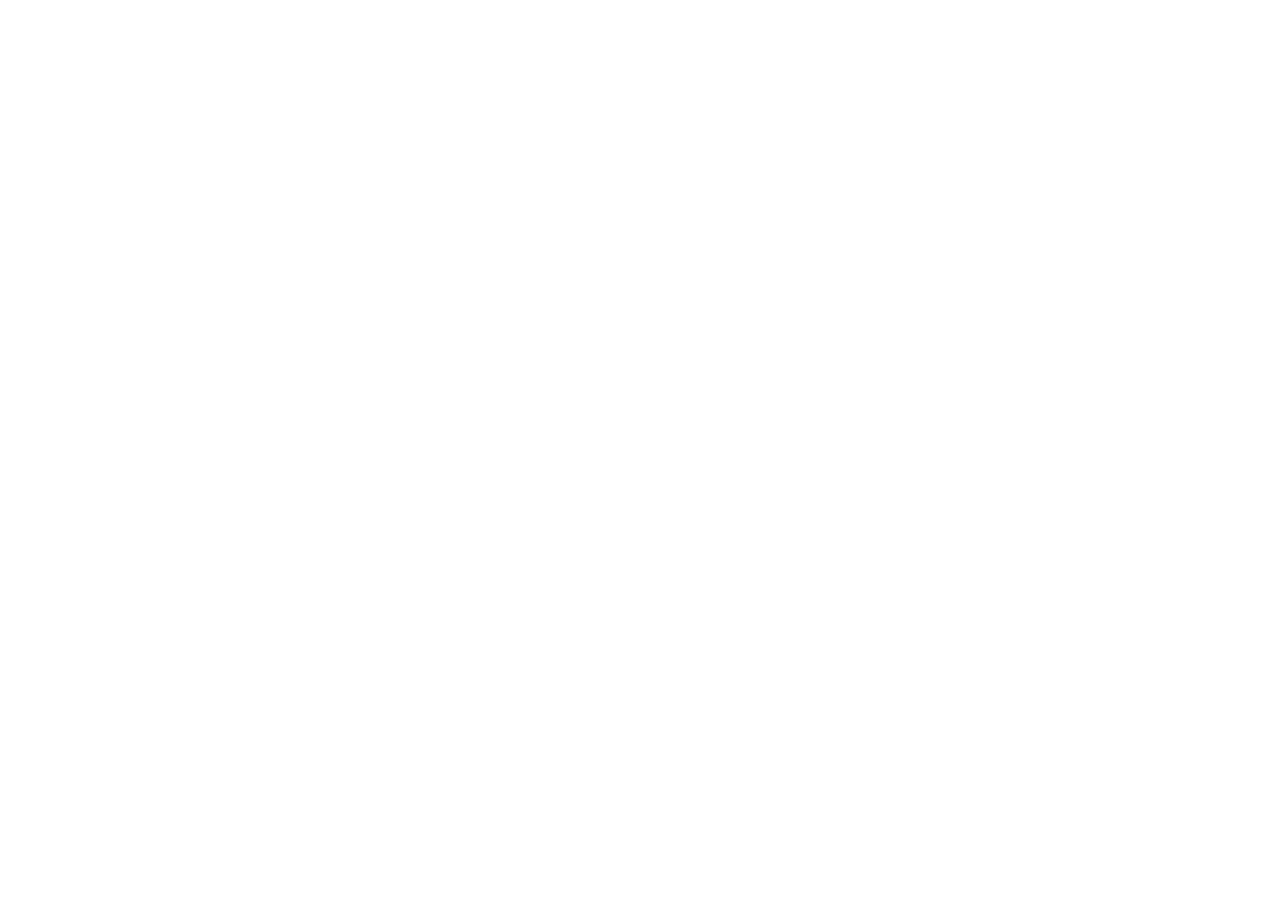
==== index.html @ d15bcac1 "init project" ====
<!DOCTYPE html>
<html lang="en">
<head>
    <meta charset="UTF-8">
    <meta http-equiv="X-UA-Compatible" content="IE=edge">
    <meta name="viewport" content="width=device-width, initial-scale=1.0">
    <title>Document</title>
</head>
<body>
    
</body>
</html>
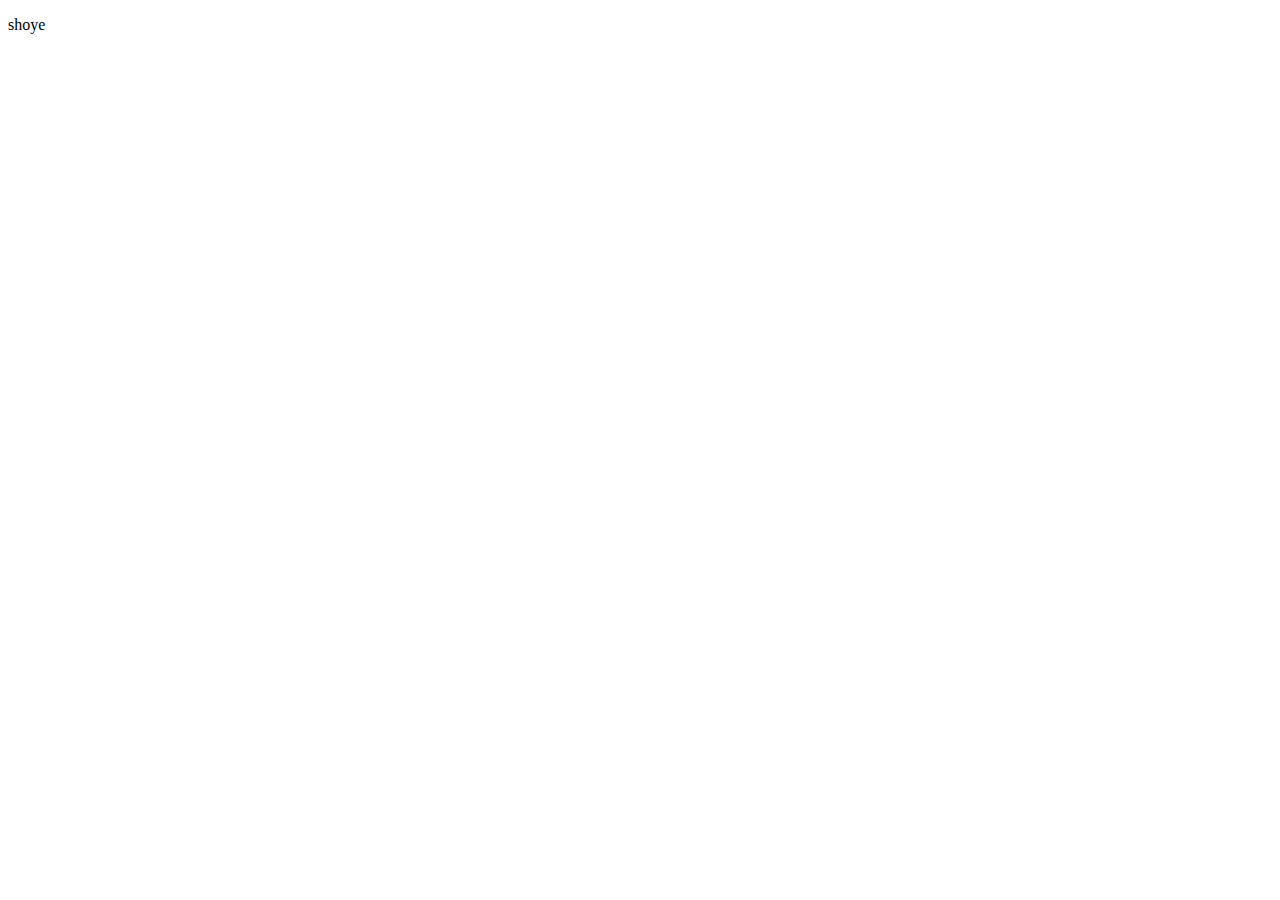
==== commit 205fdd2b: "完成登录和注册" ====
--- a/index.html
+++ b/index.html
@@ -7,6 +7,6 @@
     <title>Document</title>
 </head>
 <body>
-    
+    <p>shoye</p>
 </body>
 </html>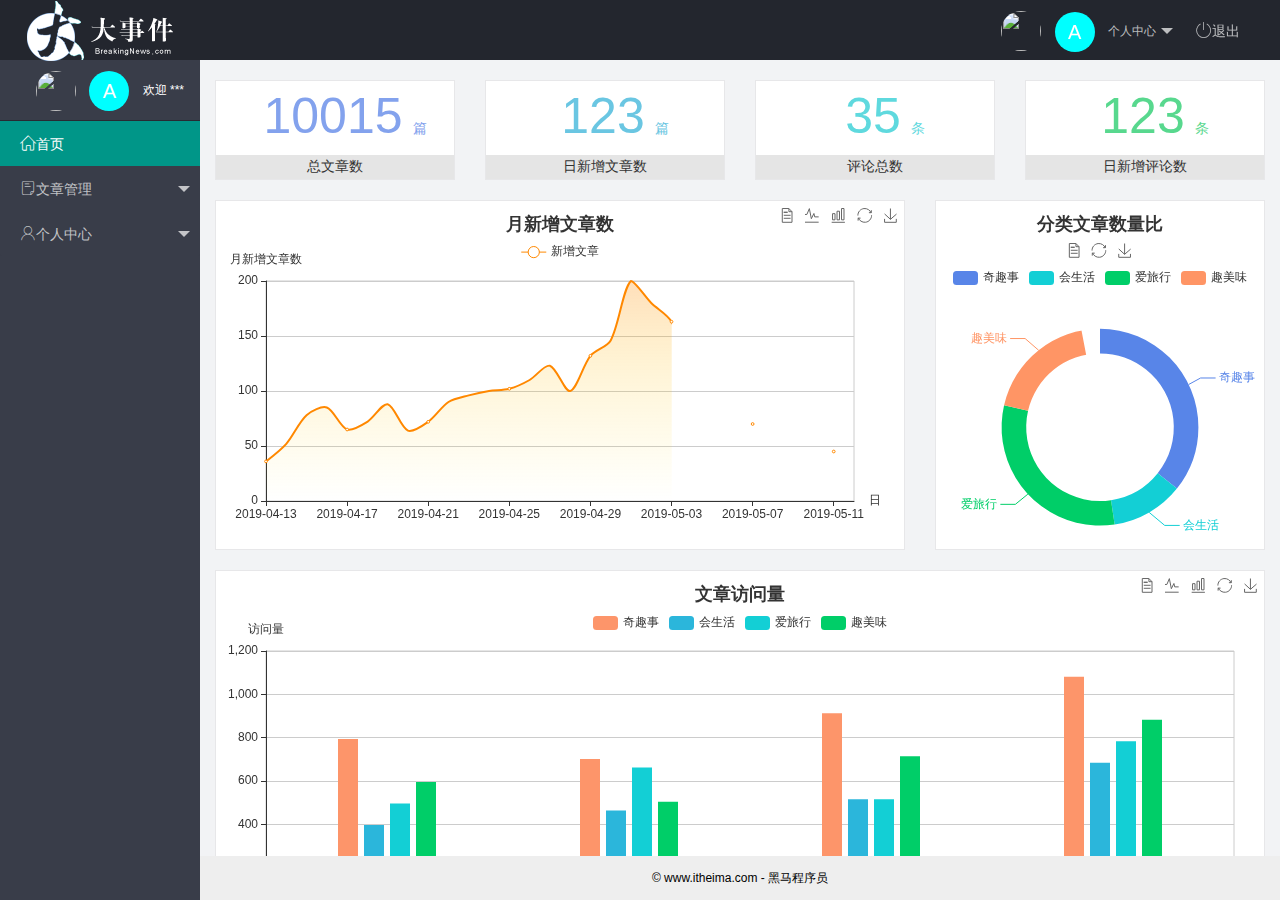
==== commit a0dae151: "完成了主页功能的开发" ====
--- a/index.html
+++ b/index.html
@@ -1,12 +1,99 @@
 <!DOCTYPE html>
 <html lang="en">
-<head>
-    <meta charset="UTF-8">
-    <meta http-equiv="X-UA-Compatible" content="IE=edge">
-    <meta name="viewport" content="width=device-width, initial-scale=1.0">
-    <title>Document</title>
-</head>
-<body>
-    <p>shoye</p>
-</body>
-</html>+  <head>
+    <meta charset="UTF-8" />
+    <meta http-equiv="X-UA-Compatible" content="IE=edge" />
+    <meta name="viewport" content="width=device-width, initial-scale=1.0" />
+    <title>后台主页</title>
+    <link rel="stylesheet" href="./assets/lib/layui/css/layui.css">
+    <link rel="stylesheet" href="./assets/fonts/iconfont.css">
+    <link rel="stylesheet" href="./assets/css/index.css">
+  
+  </head>
+  <body class="layui-layout-body">
+    <div class="layui-layout layui-layout-admin">
+      <div class="layui-header">
+        <div class="layui-logo">
+          <img src="/assets/images/logo.png" alt="" />
+        </div>
+        <!-- 头部区域（可配合layui已有的水平导航） -->
+        <ul class="layui-nav layui-layout-right">
+          <li class="layui-nav-item">
+            <a href="javascript:;" class="userinfo">
+              <img src="http://t.cn/RCzsdCq" class="layui-nav-img" />
+              <span class="text-avatar">A</span>
+              个人中心
+            </a>
+            <dl class="layui-nav-child">
+              <dd><a href="">基本资料</a></dd>
+              <dd><a href="">更换头像</a></dd>
+              <dd><a href="">重置密码</a></dd>
+            </dl>
+          </li>
+          <li class="layui-nav-item">
+            <a href="javascript:;" id="btnLogout"><span class="iconfont icon-tuichu"></span>退出</a>
+          </li>
+        </ul>
+      </div>
+
+      <div class="layui-side layui-bg-black">
+        <div class="layui-side-scroll">
+          <div class="userinfo">
+            <img src="http://t.cn/RCzsdCq" class="layui-nav-img" />
+            <span class="text-avatar">A</span>
+            <span id="welcome">欢迎 ***</span>
+          </div>
+          <!-- 左侧导航区域（可配合layui已有的垂直导航） -->
+          <ul class="layui-nav layui-nav-tree" lay-shrink="all">
+            <li class="layui-nav-item layui-this">
+              <a href="/home/dashboard.html" target="fm"><span class="iconfont icon-home"></span>首页</a>
+            </li>
+            <li class="layui-nav-item">
+              <a class="" href="javascript:;"><span class="iconfont icon-16"></span>文章管理</a>
+              <dl class="layui-nav-child">
+                <dd>
+                  <a href="javascript:;"><i class="layui-icon layui-icon-app"></i>文章类别</a>
+                </dd>
+                <dd>
+                  <a href="javascript:;"><i class="layui-icon layui-icon-app"></i>文章列表</a>
+                </dd>
+                <dd>
+                  <a href="javascript:;"><i class="layui-icon layui-icon-app"></i>发布文章</a>
+                </dd>
+              </dl>
+            </li>
+            <li class="layui-nav-item">
+              <a href="javascript:;"><span class="iconfont icon-user"></span>个人中心</a>
+              <dl class="layui-nav-child">
+                <dd>
+                  <a href="javascript:;"><i class="layui-icon layui-icon-app"></i>基本资料</a>
+                </dd>
+                <dd>
+                  <a href="javascript:;"><i class="layui-icon layui-icon-app"></i>更换头像</a>
+                </dd>
+                <dd>
+                  <a href="javascript:;"><i class="layui-icon layui-icon-app"></i>重置密码</a>
+                </dd>
+              </dl>
+            </li>
+          </ul>
+        </div>
+      </div>
+
+      <div class="layui-body">
+        <!-- 内容主体区域 -->
+        <iframe name="fm" src="/home/dashboard.html" frameborder="0"></iframe>
+      </div>
+
+      <div class="layui-footer">
+        <!-- 底部固定区域 -->
+        © www.itheima.com - 黑马程序员
+      </div>
+    </div>
+    <!-- 导入 layui 的JS文件 -->
+    <script src="/assets/lib/layui/layui.all.js"></script>
+    <script src="./assets/lib/jquery.js"></script>
+    <script src="./assets/js/baseAPI.js"></script>
+    <script src="./assets/js/index.js"></script>
+  </body>
+</html>
--- a/assets/lib/layui/css/layui.css
+++ b/assets/lib/layui/css/layui.css
@@ -0,0 +1,2 @@
+/** layui-v2.5.5 MIT License By https://www.layui.com */
+ .layui-inline,img{display:inline-block;vertical-align:middle}h1,h2,h3,h4,h5,h6{font-weight:400}.layui-edge,.layui-header,.layui-inline,.layui-main{position:relative}.layui-body,.layui-edge,.layui-elip{overflow:hidden}.layui-btn,.layui-edge,.layui-inline,img{vertical-align:middle}.layui-btn,.layui-disabled,.layui-icon,.layui-unselect{-moz-user-select:none;-webkit-user-select:none;-ms-user-select:none}.layui-elip,.layui-form-checkbox span,.layui-form-pane .layui-form-label{text-overflow:ellipsis;white-space:nowrap}.layui-breadcrumb,.layui-tree-btnGroup{visibility:hidden}blockquote,body,button,dd,div,dl,dt,form,h1,h2,h3,h4,h5,h6,input,li,ol,p,pre,td,textarea,th,ul{margin:0;padding:0;-webkit-tap-highlight-color:rgba(0,0,0,0)}a:active,a:hover{outline:0}img{border:none}li{list-style:none}table{border-collapse:collapse;border-spacing:0}h4,h5,h6{font-size:100%}button,input,optgroup,option,select,textarea{font-family:inherit;font-size:inherit;font-style:inherit;font-weight:inherit;outline:0}pre{white-space:pre-wrap;white-space:-moz-pre-wrap;white-space:-pre-wrap;white-space:-o-pre-wrap;word-wrap:break-word}body{line-height:24px;font:14px Helvetica Neue,Helvetica,PingFang SC,Tahoma,Arial,sans-serif}hr{height:1px;margin:10px 0;border:0;clear:both}a{color:#333;text-decoration:none}a:hover{color:#777}a cite{font-style:normal;*cursor:pointer}.layui-border-box,.layui-border-box *{box-sizing:border-box}.layui-box,.layui-box *{box-sizing:content-box}.layui-clear{clear:both;*zoom:1}.layui-clear:after{content:'\20';clear:both;*zoom:1;display:block;height:0}.layui-inline{*display:inline;*zoom:1}.layui-edge{display:inline-block;width:0;height:0;border-width:6px;border-style:dashed;border-color:transparent}.layui-edge-top{top:-4px;border-bottom-color:#999;border-bottom-style:solid}.layui-edge-right{border-left-color:#999;border-left-style:solid}.layui-edge-bottom{top:2px;border-top-color:#999;border-top-style:solid}.layui-edge-left{border-right-color:#999;border-right-style:solid}.layui-disabled,.layui-disabled:hover{color:#d2d2d2!important;cursor:not-allowed!important}.layui-circle{border-radius:100%}.layui-show{display:block!important}.layui-hide{display:none!important}@font-face{font-family:layui-icon;src:url(../font/iconfont.eot?v=250);src:url(../font/iconfont.eot?v=250#iefix) format('embedded-opentype'),url(../font/iconfont.woff2?v=250) format('woff2'),url(../font/iconfont.woff?v=250) format('woff'),url(../font/iconfont.ttf?v=250) format('truetype'),url(../font/iconfont.svg?v=250#layui-icon) format('svg')}.layui-icon{font-family:layui-icon!important;font-size:16px;font-style:normal;-webkit-font-smoothing:antialiased;-moz-osx-font-smoothing:grayscale}.layui-icon-reply-fill:before{content:"\e611"}.layui-icon-set-fill:before{content:"\e614"}.layui-icon-menu-fill:before{content:"\e60f"}.layui-icon-search:before{content:"\e615"}.layui-icon-share:before{content:"\e641"}.layui-icon-set-sm:before{content:"\e620"}.layui-icon-engine:before{content:"\e628"}.layui-icon-close:before{content:"\1006"}.layui-icon-close-fill:before{content:"\1007"}.layui-icon-chart-screen:before{content:"\e629"}.layui-icon-star:before{content:"\e600"}.layui-icon-circle-dot:before{content:"\e617"}.layui-icon-chat:before{content:"\e606"}.layui-icon-release:before{content:"\e609"}.layui-icon-list:before{content:"\e60a"}.layui-icon-chart:before{content:"\e62c"}.layui-icon-ok-circle:before{content:"\1005"}.layui-icon-layim-theme:before{content:"\e61b"}.layui-icon-table:before{content:"\e62d"}.layui-icon-right:before{content:"\e602"}.layui-icon-left:before{content:"\e603"}.layui-icon-cart-simple:before{content:"\e698"}.layui-icon-face-cry:before{content:"\e69c"}.layui-icon-face-smile:before{content:"\e6af"}.layui-icon-survey:before{content:"\e6b2"}.layui-icon-tree:before{content:"\e62e"}.layui-icon-upload-circle:before{content:"\e62f"}.layui-icon-add-circle:before{content:"\e61f"}.layui-icon-download-circle:before{content:"\e601"}.layui-icon-templeate-1:before{content:"\e630"}.layui-icon-util:before{content:"\e631"}.layui-icon-face-surprised:before{content:"\e664"}.layui-icon-edit:before{content:"\e642"}.layui-icon-speaker:before{content:"\e645"}.layui-icon-down:before{content:"\e61a"}.layui-icon-file:before{content:"\e621"}.layui-icon-layouts:before{content:"\e632"}.layui-icon-rate-half:before{content:"\e6c9"}.layui-icon-add-circle-fine:before{content:"\e608"}.layui-icon-prev-circle:before{content:"\e633"}.layui-icon-read:before{content:"\e705"}.layui-icon-404:before{content:"\e61c"}.layui-icon-carousel:before{content:"\e634"}.layui-icon-help:before{content:"\e607"}.layui-icon-code-circle:before{content:"\e635"}.layui-icon-water:before{content:"\e636"}.layui-icon-username:before{content:"\e66f"}.layui-icon-find-fill:before{content:"\e670"}.layui-icon-about:before{content:"\e60b"}.layui-icon-location:before{content:"\e715"}.layui-icon-up:before{content:"\e619"}.layui-icon-pause:before{content:"\e651"}.layui-icon-date:before{content:"\e637"}.layui-icon-layim-uploadfile:before{content:"\e61d"}.layui-icon-delete:before{content:"\e640"}.layui-icon-play:before{content:"\e652"}.layui-icon-top:before{content:"\e604"}.layui-icon-friends:before{content:"\e612"}.layui-icon-refresh-3:before{content:"\e9aa"}.layui-icon-ok:before{content:"\e605"}.layui-icon-layer:before{content:"\e638"}.layui-icon-face-smile-fine:before{content:"\e60c"}.layui-icon-dollar:before{content:"\e659"}.layui-icon-group:before{content:"\e613"}.layui-icon-layim-download:before{content:"\e61e"}.layui-icon-picture-fine:before{content:"\e60d"}.layui-icon-link:before{content:"\e64c"}.layui-icon-diamond:before{content:"\e735"}.layui-icon-log:before{content:"\e60e"}.layui-icon-rate-solid:before{content:"\e67a"}.layui-icon-fonts-del:before{content:"\e64f"}.layui-icon-unlink:before{content:"\e64d"}.layui-icon-fonts-clear:before{content:"\e639"}.layui-icon-triangle-r:before{content:"\e623"}.layui-icon-circle:before{content:"\e63f"}.layui-icon-radio:before{content:"\e643"}.layui-icon-align-center:before{content:"\e647"}.layui-icon-align-right:before{content:"\e648"}.layui-icon-align-left:before{content:"\e649"}.layui-icon-loading-1:before{content:"\e63e"}.layui-icon-return:before{content:"\e65c"}.layui-icon-fonts-strong:before{content:"\e62b"}.layui-icon-upload:before{content:"\e67c"}.layui-icon-dialogue:before{content:"\e63a"}.layui-icon-video:before{content:"\e6ed"}.layui-icon-headset:before{content:"\e6fc"}.layui-icon-cellphone-fine:before{content:"\e63b"}.layui-icon-add-1:before{content:"\e654"}.layui-icon-face-smile-b:before{content:"\e650"}.layui-icon-fonts-html:before{content:"\e64b"}.layui-icon-form:before{content:"\e63c"}.layui-icon-cart:before{content:"\e657"}.layui-icon-camera-fill:before{content:"\e65d"}.layui-icon-tabs:before{content:"\e62a"}.layui-icon-fonts-code:before{content:"\e64e"}.layui-icon-fire:before{content:"\e756"}.layui-icon-set:before{content:"\e716"}.layui-icon-fonts-u:before{content:"\e646"}.layui-icon-triangle-d:before{content:"\e625"}.layui-icon-tips:before{content:"\e702"}.layui-icon-picture:before{content:"\e64a"}.layui-icon-more-vertical:before{content:"\e671"}.layui-icon-flag:before{content:"\e66c"}.layui-icon-loading:before{content:"\e63d"}.layui-icon-fonts-i:before{content:"\e644"}.layui-icon-refresh-1:before{content:"\e666"}.layui-icon-rmb:before{content:"\e65e"}.layui-icon-home:before{content:"\e68e"}.layui-icon-user:before{content:"\e770"}.layui-icon-notice:before{content:"\e667"}.layui-icon-login-weibo:before{content:"\e675"}.layui-icon-voice:before{content:"\e688"}.layui-icon-upload-drag:before{content:"\e681"}.layui-icon-login-qq:before{content:"\e676"}.layui-icon-snowflake:before{content:"\e6b1"}.layui-icon-file-b:before{content:"\e655"}.layui-icon-template:before{content:"\e663"}.layui-icon-auz:before{content:"\e672"}.layui-icon-console:before{content:"\e665"}.layui-icon-app:before{content:"\e653"}.layui-icon-prev:before{content:"\e65a"}.layui-icon-website:before{content:"\e7ae"}.layui-icon-next:before{content:"\e65b"}.layui-icon-component:before{content:"\e857"}.layui-icon-more:before{content:"\e65f"}.layui-icon-login-wechat:before{content:"\e677"}.layui-icon-shrink-right:before{content:"\e668"}.layui-icon-spread-left:before{content:"\e66b"}.layui-icon-camera:before{content:"\e660"}.layui-icon-note:before{content:"\e66e"}.layui-icon-refresh:before{content:"\e669"}.layui-icon-female:before{content:"\e661"}.layui-icon-male:before{content:"\e662"}.layui-icon-password:before{content:"\e673"}.layui-icon-senior:before{content:"\e674"}.layui-icon-theme:before{content:"\e66a"}.layui-icon-tread:before{content:"\e6c5"}.layui-icon-praise:before{content:"\e6c6"}.layui-icon-star-fill:before{content:"\e658"}.layui-icon-rate:before{content:"\e67b"}.layui-icon-template-1:before{content:"\e656"}.layui-icon-vercode:before{content:"\e679"}.layui-icon-cellphone:before{content:"\e678"}.layui-icon-screen-full:before{content:"\e622"}.layui-icon-screen-restore:before{content:"\e758"}.layui-icon-cols:before{content:"\e610"}.layui-icon-export:before{content:"\e67d"}.layui-icon-print:before{content:"\e66d"}.layui-icon-slider:before{content:"\e714"}.layui-icon-addition:before{content:"\e624"}.layui-icon-subtraction:before{content:"\e67e"}.layui-icon-service:before{content:"\e626"}.layui-icon-transfer:before{content:"\e691"}.layui-main{width:1140px;margin:0 auto}.layui-header{z-index:1000;height:60px}.layui-header a:hover{transition:all .5s;-webkit-transition:all .5s}.layui-side{position:fixed;left:0;top:0;bottom:0;z-index:999;width:200px;overflow-x:hidden}.layui-side-scroll{position:relative;width:220px;height:100%;overflow-x:hidden}.layui-body{position:absolute;left:200px;right:0;top:0;bottom:0;z-index:998;width:auto;overflow-y:auto;box-sizing:border-box}.layui-layout-body{overflow:hidden}.layui-layout-admin .layui-header{background-color:#23262E}.layui-layout-admin .layui-side{top:60px;width:200px;overflow-x:hidden}.layui-layout-admin .layui-body{position:fixed;top:60px;bottom:44px}.layui-layout-admin .layui-main{width:auto;margin:0 15px}.layui-layout-admin .layui-footer{position:fixed;left:200px;right:0;bottom:0;height:44px;line-height:44px;padding:0 15px;background-color:#eee}.layui-layout-admin .layui-logo{position:absolute;left:0;top:0;width:200px;height:100%;line-height:60px;text-align:center;color:#009688;font-size:16px}.layui-layout-admin .layui-header .layui-nav{background:0 0}.layui-layout-left{position:absolute!important;left:200px;top:0}.layui-layout-right{position:absolute!important;right:0;top:0}.layui-container{position:relative;margin:0 auto;padding:0 15px;box-sizing:border-box}.layui-fluid{position:relative;margin:0 auto;padding:0 15px}.layui-row:after,.layui-row:before{content:'';display:block;clear:both}.layui-col-lg1,.layui-col-lg10,.layui-col-lg11,.layui-col-lg12,.layui-col-lg2,.layui-col-lg3,.layui-col-lg4,.layui-col-lg5,.layui-col-lg6,.layui-col-lg7,.layui-col-lg8,.layui-col-lg9,.layui-col-md1,.layui-col-md10,.layui-col-md11,.layui-col-md12,.layui-col-md2,.layui-col-md3,.layui-col-md4,.layui-col-md5,.layui-col-md6,.layui-col-md7,.layui-col-md8,.layui-col-md9,.layui-col-sm1,.layui-col-sm10,.layui-col-sm11,.layui-col-sm12,.layui-col-sm2,.layui-col-sm3,.layui-col-sm4,.layui-col-sm5,.layui-col-sm6,.layui-col-sm7,.layui-col-sm8,.layui-col-sm9,.layui-col-xs1,.layui-col-xs10,.layui-col-xs11,.layui-col-xs12,.layui-col-xs2,.layui-col-xs3,.layui-col-xs4,.layui-col-xs5,.layui-col-xs6,.layui-col-xs7,.layui-col-xs8,.layui-col-xs9{position:relative;display:block;box-sizing:border-box}.layui-col-xs1,.layui-col-xs10,.layui-col-xs11,.layui-col-xs12,.layui-col-xs2,.layui-col-xs3,.layui-col-xs4,.layui-col-xs5,.layui-col-xs6,.layui-col-xs7,.layui-col-xs8,.layui-col-xs9{float:left}.layui-col-xs1{width:8.33333333%}.layui-col-xs2{width:16.66666667%}.layui-col-xs3{width:25%}.layui-col-xs4{width:33.33333333%}.layui-col-xs5{width:41.66666667%}.layui-col-xs6{width:50%}.layui-col-xs7{width:58.33333333%}.layui-col-xs8{width:66.66666667%}.layui-col-xs9{width:75%}.layui-col-xs10{width:83.33333333%}.layui-col-xs11{width:91.66666667%}.layui-col-xs12{width:100%}.layui-col-xs-offset1{margin-left:8.33333333%}.layui-col-xs-offset2{margin-left:16.66666667%}.layui-col-xs-offset3{margin-left:25%}.layui-col-xs-offset4{margin-left:33.33333333%}.layui-col-xs-offset5{margin-left:41.66666667%}.layui-col-xs-offset6{margin-left:50%}.layui-col-xs-offset7{margin-left:58.33333333%}.layui-col-xs-offset8{margin-left:66.66666667%}.layui-col-xs-offset9{margin-left:75%}.layui-col-xs-offset10{margin-left:83.33333333%}.layui-col-xs-offset11{margin-left:91.66666667%}.layui-col-xs-offset12{margin-left:100%}@media screen and (max-width:768px){.layui-hide-xs{display:none!important}.layui-show-xs-block{display:block!important}.layui-show-xs-inline{display:inline!important}.layui-show-xs-inline-block{display:inline-block!important}}@media screen and (min-width:768px){.layui-container{width:750px}.layui-hide-sm{display:none!important}.layui-show-sm-block{display:block!important}.layui-show-sm-inline{display:inline!important}.layui-show-sm-inline-block{display:inline-block!important}.layui-col-sm1,.layui-col-sm10,.layui-col-sm11,.layui-col-sm12,.layui-col-sm2,.layui-col-sm3,.layui-col-sm4,.layui-col-sm5,.layui-col-sm6,.layui-col-sm7,.layui-col-sm8,.layui-col-sm9{float:left}.layui-col-sm1{width:8.33333333%}.layui-col-sm2{width:16.66666667%}.layui-col-sm3{width:25%}.layui-col-sm4{width:33.33333333%}.layui-col-sm5{width:41.66666667%}.layui-col-sm6{width:50%}.layui-col-sm7{width:58.33333333%}.layui-col-sm8{width:66.66666667%}.layui-col-sm9{width:75%}.layui-col-sm10{width:83.33333333%}.layui-col-sm11{width:91.66666667%}.layui-col-sm12{width:100%}.layui-col-sm-offset1{margin-left:8.33333333%}.layui-col-sm-offset2{margin-left:16.66666667%}.layui-col-sm-offset3{margin-left:25%}.layui-col-sm-offset4{margin-left:33.33333333%}.layui-col-sm-offset5{margin-left:41.66666667%}.layui-col-sm-offset6{margin-left:50%}.layui-col-sm-offset7{margin-left:58.33333333%}.layui-col-sm-offset8{margin-left:66.66666667%}.layui-col-sm-offset9{margin-left:75%}.layui-col-sm-offset10{margin-left:83.33333333%}.layui-col-sm-offset11{margin-left:91.66666667%}.layui-col-sm-offset12{margin-left:100%}}@media screen and (min-width:992px){.layui-container{width:970px}.layui-hide-md{display:none!important}.layui-show-md-block{display:block!important}.layui-show-md-inline{display:inline!important}.layui-show-md-inline-block{display:inline-block!important}.layui-col-md1,.layui-col-md10,.layui-col-md11,.layui-col-md12,.layui-col-md2,.layui-col-md3,.layui-col-md4,.layui-col-md5,.layui-col-md6,.layui-col-md7,.layui-col-md8,.layui-col-md9{float:left}.layui-col-md1{width:8.33333333%}.layui-col-md2{width:16.66666667%}.layui-col-md3{width:25%}.layui-col-md4{width:33.33333333%}.layui-col-md5{width:41.66666667%}.layui-col-md6{width:50%}.layui-col-md7{width:58.33333333%}.layui-col-md8{width:66.66666667%}.layui-col-md9{width:75%}.layui-col-md10{width:83.33333333%}.layui-col-md11{width:91.66666667%}.layui-col-md12{width:100%}.layui-col-md-offset1{margin-left:8.33333333%}.layui-col-md-offset2{margin-left:16.66666667%}.layui-col-md-offset3{margin-left:25%}.layui-col-md-offset4{margin-left:33.33333333%}.layui-col-md-offset5{margin-left:41.66666667%}.layui-col-md-offset6{margin-left:50%}.layui-col-md-offset7{margin-left:58.33333333%}.layui-col-md-offset8{margin-left:66.66666667%}.layui-col-md-offset9{margin-left:75%}.layui-col-md-offset10{margin-left:83.33333333%}.layui-col-md-offset11{margin-left:91.66666667%}.layui-col-md-offset12{margin-left:100%}}@media screen and (min-width:1200px){.layui-container{width:1170px}.layui-hide-lg{display:none!important}.layui-show-lg-block{display:block!important}.layui-show-lg-inline{display:inline!important}.layui-show-lg-inline-block{display:inline-block!important}.layui-col-lg1,.layui-col-lg10,.layui-col-lg11,.layui-col-lg12,.layui-col-lg2,.layui-col-lg3,.layui-col-lg4,.layui-col-lg5,.layui-col-lg6,.layui-col-lg7,.layui-col-lg8,.layui-col-lg9{float:left}.layui-col-lg1{width:8.33333333%}.layui-col-lg2{width:16.66666667%}.layui-col-lg3{width:25%}.layui-col-lg4{width:33.33333333%}.layui-col-lg5{width:41.66666667%}.layui-col-lg6{width:50%}.layui-col-lg7{width:58.33333333%}.layui-col-lg8{width:66.66666667%}.layui-col-lg9{width:75%}.layui-col-lg10{width:83.33333333%}.layui-col-lg11{width:91.66666667%}.layui-col-lg12{width:100%}.layui-col-lg-offset1{margin-left:8.33333333%}.layui-col-lg-offset2{margin-left:16.66666667%}.layui-col-lg-offset3{margin-left:25%}.layui-col-lg-offset4{margin-left:33.33333333%}.layui-col-lg-offset5{margin-left:41.66666667%}.layui-col-lg-offset6{margin-left:50%}.layui-col-lg-offset7{margin-left:58.33333333%}.layui-col-lg-offset8{margin-left:66.66666667%}.layui-col-lg-offset9{margin-left:75%}.layui-col-lg-offset10{margin-left:83.33333333%}.layui-col-lg-offset11{margin-left:91.66666667%}.layui-col-lg-offset12{margin-left:100%}}.layui-col-space1{margin:-.5px}.layui-col-space1>*{padding:.5px}.layui-col-space3{margin:-1.5px}.layui-col-space3>*{padding:1.5px}.layui-col-space5{margin:-2.5px}.layui-col-space5>*{padding:2.5px}.layui-col-space8{margin:-3.5px}.layui-col-space8>*{padding:3.5px}.layui-col-space10{margin:-5px}.layui-col-space10>*{padding:5px}.layui-col-space12{margin:-6px}.layui-col-space12>*{padding:6px}.layui-col-space15{margin:-7.5px}.layui-col-space15>*{padding:7.5px}.layui-col-space18{margin:-9px}.layui-col-space18>*{padding:9px}.layui-col-space20{margin:-10px}.layui-col-space20>*{padding:10px}.layui-col-space22{margin:-11px}.layui-col-space22>*{padding:11px}.layui-col-space25{margin:-12.5px}.layui-col-space25>*{padding:12.5px}.layui-col-space30{margin:-15px}.layui-col-space30>*{padding:15px}.layui-btn,.layui-input,.layui-select,.layui-textarea,.layui-upload-button{outline:0;-webkit-appearance:none;transition:all .3s;-webkit-transition:all .3s;box-sizing:border-box}.layui-elem-quote{margin-bottom:10px;padding:15px;line-height:22px;border-left:5px solid #009688;border-radius:0 2px 2px 0;background-color:#f2f2f2}.layui-quote-nm{border-style:solid;border-width:1px 1px 1px 5px;background:0 0}.layui-elem-field{margin-bottom:10px;padding:0;border-width:1px;border-style:solid}.layui-elem-field legend{margin-left:20px;padding:0 10px;font-size:20px;font-weight:300}.layui-field-title{margin:10px 0 20px;border-width:1px 0 0}.layui-field-box{padding:10px 15px}.layui-field-title .layui-field-box{padding:10px 0}.layui-progress{position:relative;height:6px;border-radius:20px;background-color:#e2e2e2}.layui-progress-bar{position:absolute;left:0;top:0;width:0;max-width:100%;height:6px;border-radius:20px;text-align:right;background-color:#5FB878;transition:all .3s;-webkit-transition:all .3s}.layui-progress-big,.layui-progress-big .layui-progress-bar{height:18px;line-height:18px}.layui-progress-text{position:relative;top:-20px;line-height:18px;font-size:12px;color:#666}.layui-progress-big .layui-progress-text{position:static;padding:0 10px;color:#fff}.layui-collapse{border-width:1px;border-style:solid;border-radius:2px}.layui-colla-content,.layui-colla-item{border-top-width:1px;border-top-style:solid}.layui-colla-item:first-child{border-top:none}.layui-colla-title{position:relative;height:42px;line-height:42px;padding:0 15px 0 35px;color:#333;background-color:#f2f2f2;cursor:pointer;font-size:14px;overflow:hidden}.layui-colla-content{display:none;padding:10px 15px;line-height:22px;color:#666}.layui-colla-icon{position:absolute;left:15px;top:0;font-size:14px}.layui-card{margin-bottom:15px;border-radius:2px;background-color:#fff;box-shadow:0 1px 2px 0 rgba(0,0,0,.05)}.layui-card:last-child{margin-bottom:0}.layui-card-header{position:relative;height:42px;line-height:42px;padding:0 15px;border-bottom:1px solid #f6f6f6;color:#333;border-radius:2px 2px 0 0;font-size:14px}.layui-bg-black,.layui-bg-blue,.layui-bg-cyan,.layui-bg-green,.layui-bg-orange,.layui-bg-red{color:#fff!important}.layui-card-body{position:relative;padding:10px 15px;line-height:24px}.layui-card-body[pad15]{padding:15px}.layui-card-body[pad20]{padding:20px}.layui-card-body .layui-table{margin:5px 0}.layui-card .layui-tab{margin:0}.layui-panel-window{position:relative;padding:15px;border-radius:0;border-top:5px solid #E6E6E6;background-color:#fff}.layui-auxiliar-moving{position:fixed;left:0;right:0;top:0;bottom:0;width:100%;height:100%;background:0 0;z-index:9999999999}.layui-form-label,.layui-form-mid,.layui-form-select,.layui-input-block,.layui-input-inline,.layui-textarea{position:relative}.layui-bg-red{background-color:#FF5722!important}.layui-bg-orange{background-color:#FFB800!important}.layui-bg-green{background-color:#009688!important}.layui-bg-cyan{background-color:#2F4056!important}.layui-bg-blue{background-color:#1E9FFF!important}.layui-bg-black{background-color:#393D49!important}.layui-bg-gray{background-color:#eee!important;color:#666!important}.layui-badge-rim,.layui-colla-content,.layui-colla-item,.layui-collapse,.layui-elem-field,.layui-form-pane .layui-form-item[pane],.layui-form-pane .layui-form-label,.layui-input,.layui-layedit,.layui-layedit-tool,.layui-quote-nm,.layui-select,.layui-tab-bar,.layui-tab-card,.layui-tab-title,.layui-tab-title .layui-this:after,.layui-textarea{border-color:#e6e6e6}.layui-timeline-item:before,hr{background-color:#e6e6e6}.layui-text{line-height:22px;font-size:14px;color:#666}.layui-text h1,.layui-text h2,.layui-text h3{font-weight:500;color:#333}.layui-text h1{font-size:30px}.layui-text h2{font-size:24px}.layui-text h3{font-size:18px}.layui-text a:not(.layui-btn){color:#01AAED}.layui-text a:not(.layui-btn):hover{text-decoration:underline}.layui-text ul{padding:5px 0 5px 15px}.layui-text ul li{margin-top:5px;list-style-type:disc}.layui-text em,.layui-word-aux{color:#999!important;padding:0 5px!important}.layui-btn{display:inline-block;height:38px;line-height:38px;padding:0 18px;background-color:#009688;color:#fff;white-space:nowrap;text-align:center;font-size:14px;border:none;border-radius:2px;cursor:pointer}.layui-btn:hover{opacity:.8;filter:alpha(opacity=80);color:#fff}.layui-btn:active{opacity:1;filter:alpha(opacity=100)}.layui-btn+.layui-btn{margin-left:10px}.layui-btn-container{font-size:0}.layui-btn-container .layui-btn{margin-right:10px;margin-bottom:10px}.layui-btn-container .layui-btn+.layui-btn{margin-left:0}.layui-table .layui-btn-container .layui-btn{margin-bottom:9px}.layui-btn-radius{border-radius:100px}.layui-btn .layui-icon{margin-right:3px;font-size:18px;vertical-align:bottom;vertical-align:middle\9}.layui-btn-primary{border:1px solid #C9C9C9;background-color:#fff;color:#555}.layui-btn-primary:hover{border-color:#009688;color:#333}.layui-btn-normal{background-color:#1E9FFF}.layui-btn-warm{background-color:#FFB800}.layui-btn-danger{background-color:#FF5722}.layui-btn-checked{background-color:#5FB878}.layui-btn-disabled,.layui-btn-disabled:active,.layui-btn-disabled:hover{border:1px solid #e6e6e6;background-color:#FBFBFB;color:#C9C9C9;cursor:not-allowed;opacity:1}.layui-btn-lg{height:44px;line-height:44px;padding:0 25px;font-size:16px}.layui-btn-sm{height:30px;line-height:30px;padding:0 10px;font-size:12px}.layui-btn-sm i{font-size:16px!important}.layui-btn-xs{height:22px;line-height:22px;padding:0 5px;font-size:12px}.layui-btn-xs i{font-size:14px!important}.layui-btn-group{display:inline-block;vertical-align:middle;font-size:0}.layui-btn-group .layui-btn{margin-left:0!important;margin-right:0!important;border-left:1px solid rgba(255,255,255,.5);border-radius:0}.layui-btn-group .layui-btn-primary{border-left:none}.layui-btn-group .layui-btn-primary:hover{border-color:#C9C9C9;color:#009688}.layui-btn-group .layui-btn:first-child{border-left:none;border-radius:2px 0 0 2px}.layui-btn-group .layui-btn-primary:first-child{border-left:1px solid #c9c9c9}.layui-btn-group .layui-btn:last-child{border-radius:0 2px 2px 0}.layui-btn-group .layui-btn+.layui-btn{margin-left:0}.layui-btn-group+.layui-btn-group{margin-left:10px}.layui-btn-fluid{width:100%}.layui-input,.layui-select,.layui-textarea{height:38px;line-height:1.3;line-height:38px\9;border-width:1px;border-style:solid;background-color:#fff;border-radius:2px}.layui-input::-webkit-input-placeholder,.layui-select::-webkit-input-placeholder,.layui-textarea::-webkit-input-placeholder{line-height:1.3}.layui-input,.layui-textarea{display:block;width:100%;padding-left:10px}.layui-input:hover,.layui-textarea:hover{border-color:#D2D2D2!important}.layui-input:focus,.layui-textarea:focus{border-color:#C9C9C9!important}.layui-textarea{min-height:100px;height:auto;line-height:20px;padding:6px 10px;resize:vertical}.layui-select{padding:0 10px}.layui-form input[type=checkbox],.layui-form input[type=radio],.layui-form select{display:none}.layui-form [lay-ignore]{display:initial}.layui-form-item{margin-bottom:15px;clear:both;*zoom:1}.layui-form-item:after{content:'\20';clear:both;*zoom:1;display:block;height:0}.layui-form-label{float:left;display:block;padding:9px 15px;width:80px;font-weight:400;line-height:20px;text-align:right}.layui-form-label-col{display:block;float:none;padding:9px 0;line-height:20px;text-align:left}.layui-form-item .layui-inline{margin-bottom:5px;margin-right:10px}.layui-input-block{margin-left:110px;min-height:36px}.layui-input-inline{display:inline-block;vertical-align:middle}.layui-form-item .layui-input-inline{float:left;width:190px;margin-right:10px}.layui-form-text .layui-input-inline{width:auto}.layui-form-mid{float:left;display:block;padding:9px 0!important;line-height:20px;margin-right:10px}.layui-form-danger+.layui-form-select .layui-input,.layui-form-danger:focus{border-color:#FF5722!important}.layui-form-select .layui-input{padding-right:30px;cursor:pointer}.layui-form-select .layui-edge{position:absolute;right:10px;top:50%;margin-top:-3px;cursor:pointer;border-width:6px;border-top-color:#c2c2c2;border-top-style:solid;transition:all .3s;-webkit-transition:all .3s}.layui-form-select dl{display:none;position:absolute;left:0;top:42px;padding:5px 0;z-index:899;min-width:100%;border:1px solid #d2d2d2;max-height:300px;overflow-y:auto;background-color:#fff;border-radius:2px;box-shadow:0 2px 4px rgba(0,0,0,.12);box-sizing:border-box}.layui-form-select dl dd,.layui-form-select dl dt{padding:0 10px;line-height:36px;white-space:nowrap;overflow:hidden;text-overflow:ellipsis}.layui-form-select dl dt{font-size:12px;color:#999}.layui-form-select dl dd{cursor:pointer}.layui-form-select dl dd:hover{background-color:#f2f2f2;-webkit-transition:.5s all;transition:.5s all}.layui-form-select .layui-select-group dd{padding-left:20px}.layui-form-select dl dd.layui-select-tips{padding-left:10px!important;color:#999}.layui-form-select dl dd.layui-this{background-color:#5FB878;color:#fff}.layui-form-checkbox,.layui-form-select dl dd.layui-disabled{background-color:#fff}.layui-form-selected dl{display:block}.layui-form-checkbox,.layui-form-checkbox *,.layui-form-switch{display:inline-block;vertical-align:middle}.layui-form-selected .layui-edge{margin-top:-9px;-webkit-transform:rotate(180deg);transform:rotate(180deg);margin-top:-3px\9}:root .layui-form-selected .layui-edge{margin-top:-9px\0/IE9}.layui-form-selectup dl{top:auto;bottom:42px}.layui-select-none{margin:5px 0;text-align:center;color:#999}.layui-select-disabled .layui-disabled{border-color:#eee!important}.layui-select-disabled .layui-edge{border-top-color:#d2d2d2}.layui-form-checkbox{position:relative;height:30px;line-height:30px;margin-right:10px;padding-right:30px;cursor:pointer;font-size:0;-webkit-transition:.1s linear;transition:.1s linear;box-sizing:border-box}.layui-form-checkbox span{padding:0 10px;height:100%;font-size:14px;border-radius:2px 0 0 2px;background-color:#d2d2d2;color:#fff;overflow:hidden}.layui-form-checkbox:hover span{background-color:#c2c2c2}.layui-form-checkbox i{position:absolute;right:0;top:0;width:30px;height:28px;border:1px solid #d2d2d2;border-left:none;border-radius:0 2px 2px 0;color:#fff;font-size:20px;text-align:center}.layui-form-checkbox:hover i{border-color:#c2c2c2;color:#c2c2c2}.layui-form-checked,.layui-form-checked:hover{border-color:#5FB878}.layui-form-checked span,.layui-form-checked:hover span{background-color:#5FB878}.layui-form-checked i,.layui-form-checked:hover i{color:#5FB878}.layui-form-item .layui-form-checkbox{margin-top:4px}.layui-form-checkbox[lay-skin=primary]{height:auto!important;line-height:normal!important;min-width:18px;min-height:18px;border:none!important;margin-right:0;padding-left:28px;padding-right:0;background:0 0}.layui-form-checkbox[lay-skin=primary] span{padding-left:0;padding-right:15px;line-height:18px;background:0 0;color:#666}.layui-form-checkbox[lay-skin=primary] i{right:auto;left:0;width:16px;height:16px;line-height:16px;border:1px solid #d2d2d2;font-size:12px;border-radius:2px;background-color:#fff;-webkit-transition:.1s linear;transition:.1s linear}.layui-form-checkbox[lay-skin=primary]:hover i{border-color:#5FB878;color:#fff}.layui-form-checked[lay-skin=primary] i{border-color:#5FB878!important;background-color:#5FB878;color:#fff}.layui-checkbox-disbaled[lay-skin=primary] span{background:0 0!important;color:#c2c2c2}.layui-checkbox-disbaled[lay-skin=primary]:hover i{border-color:#d2d2d2}.layui-form-item .layui-form-checkbox[lay-skin=primary]{margin-top:10px}.layui-form-switch{position:relative;height:22px;line-height:22px;min-width:35px;padding:0 5px;margin-top:8px;border:1px solid #d2d2d2;border-radius:20px;cursor:pointer;background-color:#fff;-webkit-transition:.1s linear;transition:.1s linear}.layui-form-switch i{position:absolute;left:5px;top:3px;width:16px;height:16px;border-radius:20px;background-color:#d2d2d2;-webkit-transition:.1s linear;transition:.1s linear}.layui-form-switch em{position:relative;top:0;width:25px;margin-left:21px;padding:0!important;text-align:center!important;color:#999!important;font-style:normal!important;font-size:12px}.layui-form-onswitch{border-color:#5FB878;background-color:#5FB878}.layui-checkbox-disbaled,.layui-checkbox-disbaled i{border-color:#e2e2e2!important}.layui-form-onswitch i{left:100%;margin-left:-21px;background-color:#fff}.layui-form-onswitch em{margin-left:5px;margin-right:21px;color:#fff!important}.layui-checkbox-disbaled span{background-color:#e2e2e2!important}.layui-checkbox-disbaled:hover i{color:#fff!important}[lay-radio]{display:none}.layui-form-radio,.layui-form-radio *{display:inline-block;vertical-align:middle}.layui-form-radio{line-height:28px;margin:6px 10px 0 0;padding-right:10px;cursor:pointer;font-size:0}.layui-form-radio *{font-size:14px}.layui-form-radio>i{margin-right:8px;font-size:22px;color:#c2c2c2}.layui-form-radio>i:hover,.layui-form-radioed>i{color:#5FB878}.layui-radio-disbaled>i{color:#e2e2e2!important}.layui-form-pane .layui-form-label{width:110px;padding:8px 15px;height:38px;line-height:20px;border-width:1px;border-style:solid;border-radius:2px 0 0 2px;text-align:center;background-color:#FBFBFB;overflow:hidden;box-sizing:border-box}.layui-form-pane .layui-input-inline{margin-left:-1px}.layui-form-pane .layui-input-block{margin-left:110px;left:-1px}.layui-form-pane .layui-input{border-radius:0 2px 2px 0}.layui-form-pane .layui-form-text .layui-form-label{float:none;width:100%;border-radius:2px;box-sizing:border-box;text-align:left}.layui-form-pane .layui-form-text .layui-input-inline{display:block;margin:0;top:-1px;clear:both}.layui-form-pane .layui-form-text .layui-input-block{margin:0;left:0;top:-1px}.layui-form-pane .layui-form-text .layui-textarea{min-height:100px;border-radius:0 0 2px 2px}.layui-form-pane .layui-form-checkbox{margin:4px 0 4px 10px}.layui-form-pane .layui-form-radio,.layui-form-pane .layui-form-switch{margin-top:6px;margin-left:10px}.layui-form-pane .layui-form-item[pane]{position:relative;border-width:1px;border-style:solid}.layui-form-pane .layui-form-item[pane] .layui-form-label{position:absolute;left:0;top:0;height:100%;border-width:0 1px 0 0}.layui-form-pane .layui-form-item[pane] .layui-input-inline{margin-left:110px}@media screen and (max-width:450px){.layui-form-item .layui-form-label{text-overflow:ellipsis;overflow:hidden;white-space:nowrap}.layui-form-item .layui-inline{display:block;margin-right:0;margin-bottom:20px;clear:both}.layui-form-item .layui-inline:after{content:'\20';clear:both;display:block;height:0}.layui-form-item .layui-input-inline{display:block;float:none;left:-3px;width:auto;margin:0 0 10px 112px}.layui-form-item .layui-input-inline+.layui-form-mid{margin-left:110px;top:-5px;padding:0}.layui-form-item .layui-form-checkbox{margin-right:5px;margin-bottom:5px}}.layui-layedit{border-width:1px;border-style:solid;border-radius:2px}.layui-layedit-tool{padding:3px 5px;border-bottom-width:1px;border-bottom-style:solid;font-size:0}.layedit-tool-fixed{position:fixed;top:0;border-top:1px solid #e2e2e2}.layui-layedit-tool .layedit-tool-mid,.layui-layedit-tool .layui-icon{display:inline-block;vertical-align:middle;text-align:center;font-size:14px}.layui-layedit-tool .layui-icon{position:relative;width:32px;height:30px;line-height:30px;margin:3px 5px;color:#777;cursor:pointer;border-radius:2px}.layui-layedit-tool .layui-icon:hover{color:#393D49}.layui-layedit-tool .layui-icon:active{color:#000}.layui-layedit-tool .layedit-tool-active{background-color:#e2e2e2;color:#000}.layui-layedit-tool .layui-disabled,.layui-layedit-tool .layui-disabled:hover{color:#d2d2d2;cursor:not-allowed}.layui-layedit-tool .layedit-tool-mid{width:1px;height:18px;margin:0 10px;background-color:#d2d2d2}.layedit-tool-html{width:50px!important;font-size:30px!important}.layedit-tool-b,.layedit-tool-code,.layedit-tool-help{font-size:16px!important}.layedit-tool-d,.layedit-tool-face,.layedit-tool-image,.layedit-tool-unlink{font-size:18px!important}.layedit-tool-image input{position:absolute;font-size:0;left:0;top:0;width:100%;height:100%;opacity:.01;filter:Alpha(opacity=1);cursor:pointer}.layui-layedit-iframe iframe{display:block;width:100%}#LAY_layedit_code{overflow:hidden}.layui-laypage{display:inline-block;*display:inline;*zoom:1;vertical-align:middle;margin:10px 0;font-size:0}.layui-laypage>a:first-child,.layui-laypage>a:first-child em{border-radius:2px 0 0 2px}.layui-laypage>a:last-child,.layui-laypage>a:last-child em{border-radius:0 2px 2px 0}.layui-laypage>:first-child{margin-left:0!important}.layui-laypage>:last-child{margin-right:0!important}.layui-laypage a,.layui-laypage button,.layui-laypage input,.layui-laypage select,.layui-laypage span{border:1px solid #e2e2e2}.layui-laypage a,.layui-laypage span{display:inline-block;*display:inline;*zoom:1;vertical-align:middle;padding:0 15px;height:28px;line-height:28px;margin:0 -1px 5px 0;background-color:#fff;color:#333;font-size:12px}.layui-flow-more a *,.layui-laypage input,.layui-table-view select[lay-ignore]{display:inline-block}.layui-laypage a:hover{color:#009688}.layui-laypage em{font-style:normal}.layui-laypage .layui-laypage-spr{color:#999;font-weight:700}.layui-laypage a{text-decoration:none}.layui-laypage .layui-laypage-curr{position:relative}.layui-laypage .layui-laypage-curr em{position:relative;color:#fff}.layui-laypage .layui-laypage-curr .layui-laypage-em{position:absolute;left:-1px;top:-1px;padding:1px;width:100%;height:100%;background-color:#009688}.layui-laypage-em{border-radius:2px}.layui-laypage-next em,.layui-laypage-prev em{font-family:Sim sun;font-size:16px}.layui-laypage .layui-laypage-count,.layui-laypage .layui-laypage-limits,.layui-laypage .layui-laypage-refresh,.layui-laypage .layui-laypage-skip{margin-left:10px;margin-right:10px;padding:0;border:none}.layui-laypage .layui-laypage-limits,.layui-laypage .layui-laypage-refresh{vertical-align:top}.layui-laypage .layui-laypage-refresh i{font-size:18px;cursor:pointer}.layui-laypage select{height:22px;padding:3px;border-radius:2px;cursor:pointer}.layui-laypage .layui-laypage-skip{height:30px;line-height:30px;color:#999}.layui-laypage button,.layui-laypage input{height:30px;line-height:30px;border-radius:2px;vertical-align:top;background-color:#fff;box-sizing:border-box}.layui-laypage input{width:40px;margin:0 10px;padding:0 3px;text-align:center}.layui-laypage input:focus,.layui-laypage select:focus{border-color:#009688!important}.layui-laypage button{margin-left:10px;padding:0 10px;cursor:pointer}.layui-table,.layui-table-view{margin:10px 0}.layui-flow-more{margin:10px 0;text-align:center;color:#999;font-size:14px}.layui-flow-more a{height:32px;line-height:32px}.layui-flow-more a *{vertical-align:top}.layui-flow-more a cite{padding:0 20px;border-radius:3px;background-color:#eee;color:#333;font-style:normal}.layui-flow-more a cite:hover{opacity:.8}.layui-flow-more a i{font-size:30px;color:#737383}.layui-table{width:100%;background-color:#fff;color:#666}.layui-table tr{transition:all .3s;-webkit-transition:all .3s}.layui-table th{text-align:left;font-weight:400}.layui-table tbody tr:hover,.layui-table thead tr,.layui-table-click,.layui-table-header,.layui-table-hover,.layui-table-mend,.layui-table-patch,.layui-table-tool,.layui-table-total,.layui-table-total tr,.layui-table[lay-even] tr:nth-child(even){background-color:#f2f2f2}.layui-table td,.layui-table th,.layui-table-col-set,.layui-table-fixed-r,.layui-table-grid-down,.layui-table-header,.layui-table-page,.layui-table-tips-main,.layui-table-tool,.layui-table-total,.layui-table-view,.layui-table[lay-skin=line],.layui-table[lay-skin=row]{border-width:1px;border-style:solid;border-color:#e6e6e6}.layui-table td,.layui-table th{position:relative;padding:9px 15px;min-height:20px;line-height:20px;font-size:14px}.layui-table[lay-skin=line] td,.layui-table[lay-skin=line] th{border-width:0 0 1px}.layui-table[lay-skin=row] td,.layui-table[lay-skin=row] th{border-width:0 1px 0 0}.layui-table[lay-skin=nob] td,.layui-table[lay-skin=nob] th{border:none}.layui-table img{max-width:100px}.layui-table[lay-size=lg] td,.layui-table[lay-size=lg] th{padding:15px 30px}.layui-table-view .layui-table[lay-size=lg] .layui-table-cell{height:40px;line-height:40px}.layui-table[lay-size=sm] td,.layui-table[lay-size=sm] th{font-size:12px;padding:5px 10px}.layui-table-view .layui-table[lay-size=sm] .layui-table-cell{height:20px;line-height:20px}.layui-table[lay-data]{display:none}.layui-table-box{position:relative;overflow:hidden}.layui-table-view .layui-table{position:relative;width:auto;margin:0}.layui-table-view .layui-table[lay-skin=line]{border-width:0 1px 0 0}.layui-table-view .layui-table[lay-skin=row]{border-width:0 0 1px}.layui-table-view .layui-table td,.layui-table-view .layui-table th{padding:5px 0;border-top:none;border-left:none}.layui-table-view .layui-table th.layui-unselect .layui-table-cell span{cursor:pointer}.layui-table-view .layui-table td{cursor:default}.layui-table-view .layui-table td[data-edit=text]{cursor:text}.layui-table-view .layui-form-checkbox[lay-skin=primary] i{width:18px;height:18px}.layui-table-view .layui-form-radio{line-height:0;padding:0}.layui-table-view .layui-form-radio>i{margin:0;font-size:20px}.layui-table-init{position:absolute;left:0;top:0;width:100%;height:100%;text-align:center;z-index:110}.layui-table-init .layui-icon{position:absolute;left:50%;top:50%;margin:-15px 0 0 -15px;font-size:30px;color:#c2c2c2}.layui-table-header{border-width:0 0 1px;overflow:hidden}.layui-table-header .layui-table{margin-bottom:-1px}.layui-table-tool .layui-inline[lay-event]{position:relative;width:26px;height:26px;padding:5px;line-height:16px;margin-right:10px;text-align:center;color:#333;border:1px solid #ccc;cursor:pointer;-webkit-transition:.5s all;transition:.5s all}.layui-table-tool .layui-inline[lay-event]:hover{border:1px solid #999}.layui-table-tool-temp{padding-right:120px}.layui-table-tool-self{position:absolute;right:17px;top:10px}.layui-table-tool .layui-table-tool-self .layui-inline[lay-event]{margin:0 0 0 10px}.layui-table-tool-panel{position:absolute;top:29px;left:-1px;padding:5px 0;min-width:150px;min-height:40px;border:1px solid #d2d2d2;text-align:left;overflow-y:auto;background-color:#fff;box-shadow:0 2px 4px rgba(0,0,0,.12)}.layui-table-cell,.layui-table-tool-panel li{overflow:hidden;text-overflow:ellipsis;white-space:nowrap}.layui-table-tool-panel li{padding:0 10px;line-height:30px;-webkit-transition:.5s all;transition:.5s all}.layui-table-tool-panel li .layui-form-checkbox[lay-skin=primary]{width:100%;padding-left:28px}.layui-table-tool-panel li:hover{background-color:#f2f2f2}.layui-table-tool-panel li .layui-form-checkbox[lay-skin=primary] i{position:absolute;left:0;top:0}.layui-table-tool-panel li .layui-form-checkbox[lay-skin=primary] span{padding:0}.layui-table-tool .layui-table-tool-self .layui-table-tool-panel{left:auto;right:-1px}.layui-table-col-set{position:absolute;right:0;top:0;width:20px;height:100%;border-width:0 0 0 1px;background-color:#fff}.layui-table-sort{width:10px;height:20px;margin-left:5px;cursor:pointer!important}.layui-table-sort .layui-edge{position:absolute;left:5px;border-width:5px}.layui-table-sort .layui-table-sort-asc{top:3px;border-top:none;border-bottom-style:solid;border-bottom-color:#b2b2b2}.layui-table-sort .layui-table-sort-asc:hover{border-bottom-color:#666}.layui-table-sort .layui-table-sort-desc{bottom:5px;border-bottom:none;border-top-style:solid;border-top-color:#b2b2b2}.layui-table-sort .layui-table-sort-desc:hover{border-top-color:#666}.layui-table-sort[lay-sort=asc] .layui-table-sort-asc{border-bottom-color:#000}.layui-table-sort[lay-sort=desc] .layui-table-sort-desc{border-top-color:#000}.layui-table-cell{height:28px;line-height:28px;padding:0 15px;position:relative;box-sizing:border-box}.layui-table-cell .layui-form-checkbox[lay-skin=primary]{top:-1px;padding:0}.layui-table-cell .layui-table-link{color:#01AAED}.laytable-cell-checkbox,.laytable-cell-numbers,.laytable-cell-radio,.laytable-cell-space{padding:0;text-align:center}.layui-table-body{position:relative;overflow:auto;margin-right:-1px;margin-bottom:-1px}.layui-table-body .layui-none{line-height:26px;padding:15px;text-align:center;color:#999}.layui-table-fixed{position:absolute;left:0;top:0;z-index:101}.layui-table-fixed .layui-table-body{overflow:hidden}.layui-table-fixed-l{box-shadow:0 -1px 8px rgba(0,0,0,.08)}.layui-table-fixed-r{left:auto;right:-1px;border-width:0 0 0 1px;box-shadow:-1px 0 8px rgba(0,0,0,.08)}.layui-table-fixed-r .layui-table-header{position:relative;overflow:visible}.layui-table-mend{position:absolute;right:-49px;top:0;height:100%;width:50px}.layui-table-tool{position:relative;z-index:890;width:100%;min-height:50px;line-height:30px;padding:10px 15px;border-width:0 0 1px}.layui-table-tool .layui-btn-container{margin-bottom:-10px}.layui-table-page,.layui-table-total{border-width:1px 0 0;margin-bottom:-1px;overflow:hidden}.layui-table-page{position:relative;width:100%;padding:7px 7px 0;height:41px;font-size:12px;white-space:nowrap}.layui-table-page>div{height:26px}.layui-table-page .layui-laypage{margin:0}.layui-table-page .layui-laypage a,.layui-table-page .layui-laypage span{height:26px;line-height:26px;margin-bottom:10px;border:none;background:0 0}.layui-table-page .layui-laypage a,.layui-table-page .layui-laypage span.layui-laypage-curr{padding:0 12px}.layui-table-page .layui-laypage span{margin-left:0;padding:0}.layui-table-page .layui-laypage .layui-laypage-prev{margin-left:-7px!important}.layui-table-page .layui-laypage .layui-laypage-curr .layui-laypage-em{left:0;top:0;padding:0}.layui-table-page .layui-laypage button,.layui-table-page .layui-laypage input{height:26px;line-height:26px}.layui-table-page .layui-laypage input{width:40px}.layui-table-page .layui-laypage button{padding:0 10px}.layui-table-page select{height:18px}.layui-table-patch .layui-table-cell{padding:0;width:30px}.layui-table-edit{position:absolute;left:0;top:0;width:100%;height:100%;padding:0 14px 1px;border-radius:0;box-shadow:1px 1px 20px rgba(0,0,0,.15)}.layui-table-edit:focus{border-color:#5FB878!important}select.layui-table-edit{padding:0 0 0 10px;border-color:#C9C9C9}.layui-table-view .layui-form-checkbox,.layui-table-view .layui-form-radio,.layui-table-view .layui-form-switch{top:0;margin:0;box-sizing:content-box}.layui-table-view .layui-form-checkbox{top:-1px;height:26px;line-height:26px}.layui-table-view .layui-form-checkbox i{height:26px}.layui-table-grid .layui-table-cell{overflow:visible}.layui-table-grid-down{position:absolute;top:0;right:0;width:26px;height:100%;padding:5px 0;border-width:0 0 0 1px;text-align:center;background-color:#fff;color:#999;cursor:pointer}.layui-table-grid-down .layui-icon{position:absolute;top:50%;left:50%;margin:-8px 0 0 -8px}.layui-table-grid-down:hover{background-color:#fbfbfb}body .layui-table-tips .layui-layer-content{background:0 0;padding:0;box-shadow:0 1px 6px rgba(0,0,0,.12)}.layui-table-tips-main{margin:-44px 0 0 -1px;max-height:150px;padding:8px 15px;font-size:14px;overflow-y:scroll;background-color:#fff;color:#666}.layui-table-tips-c{position:absolute;right:-3px;top:-13px;width:20px;height:20px;padding:3px;cursor:pointer;background-color:#666;border-radius:50%;color:#fff}.layui-table-tips-c:hover{background-color:#777}.layui-table-tips-c:before{position:relative;right:-2px}.layui-upload-file{display:none!important;opacity:.01;filter:Alpha(opacity=1)}.layui-upload-drag,.layui-upload-form,.layui-upload-wrap{display:inline-block}.layui-upload-list{margin:10px 0}.layui-upload-choose{padding:0 10px;color:#999}.layui-upload-drag{position:relative;padding:30px;border:1px dashed #e2e2e2;background-color:#fff;text-align:center;cursor:pointer;color:#999}.layui-upload-drag .layui-icon{font-size:50px;color:#009688}.layui-upload-drag[lay-over]{border-color:#009688}.layui-upload-iframe{position:absolute;width:0;height:0;border:0;visibility:hidden}.layui-upload-wrap{position:relative;vertical-align:middle}.layui-upload-wrap .layui-upload-file{display:block!important;position:absolute;left:0;top:0;z-index:10;font-size:100px;width:100%;height:100%;opacity:.01;filter:Alpha(opacity=1);cursor:pointer}.layui-transfer-active,.layui-transfer-box{display:inline-block;vertical-align:middle}.layui-transfer-box,.layui-transfer-header,.layui-transfer-search{border-width:0;border-style:solid;border-color:#e6e6e6}.layui-transfer-box{position:relative;border-width:1px;width:200px;height:360px;border-radius:2px;background-color:#fff}.layui-transfer-box .layui-form-checkbox{width:100%;margin:0!important}.layui-transfer-header{height:38px;line-height:38px;padding:0 10px;border-bottom-width:1px}.layui-transfer-search{position:relative;padding:10px;border-bottom-width:1px}.layui-transfer-search .layui-input{height:32px;padding-left:30px;font-size:12px}.layui-transfer-search .layui-icon-search{position:absolute;left:20px;top:50%;margin-top:-8px;color:#666}.layui-transfer-active{margin:0 15px}.layui-transfer-active .layui-btn{display:block;margin:0;padding:0 15px;background-color:#5FB878;border-color:#5FB878;color:#fff}.layui-transfer-active .layui-btn-disabled{background-color:#FBFBFB;border-color:#e6e6e6;color:#C9C9C9}.layui-transfer-active .layui-btn:first-child{margin-bottom:15px}.layui-transfer-active .layui-btn .layui-icon{margin:0;font-size:14px!important}.layui-transfer-data{padding:5px 0;overflow:auto}.layui-transfer-data li{height:32px;line-height:32px;padding:0 10px}.layui-transfer-data li:hover{background-color:#f2f2f2;transition:.5s all}.layui-transfer-data .layui-none{padding:15px 10px;text-align:center;color:#999}.layui-nav{position:relative;padding:0 20px;background-color:#393D49;color:#fff;border-radius:2px;font-size:0;box-sizing:border-box}.layui-nav *{font-size:14px}.layui-nav .layui-nav-item{position:relative;display:inline-block;*display:inline;*zoom:1;vertical-align:middle;line-height:60px}.layui-nav .layui-nav-item a{display:block;padding:0 20px;color:#fff;color:rgba(255,255,255,.7);transition:all .3s;-webkit-transition:all .3s}.layui-nav .layui-this:after,.layui-nav-bar,.layui-nav-tree .layui-nav-itemed:after{position:absolute;left:0;top:0;width:0;height:5px;background-color:#5FB878;transition:all .2s;-webkit-transition:all .2s}.layui-nav-bar{z-index:1000}.layui-nav .layui-nav-item a:hover,.layui-nav .layui-this a{color:#fff}.layui-nav .layui-this:after{content:'';top:auto;bottom:0;width:100%}.layui-nav-img{width:30px;height:30px;margin-right:10px;border-radius:50%}.layui-nav .layui-nav-more{content:'';width:0;height:0;border-style:solid dashed dashed;border-color:#fff transparent transparent;overflow:hidden;cursor:pointer;transition:all .2s;-webkit-transition:all .2s;position:absolute;top:50%;right:3px;margin-top:-3px;border-width:6px;border-top-color:rgba(255,255,255,.7)}.layui-nav .layui-nav-mored,.layui-nav-itemed>a .layui-nav-more{margin-top:-9px;border-style:dashed dashed solid;border-color:transparent transparent #fff}.layui-nav-child{display:none;position:absolute;left:0;top:65px;min-width:100%;line-height:36px;padding:5px 0;box-shadow:0 2px 4px rgba(0,0,0,.12);border:1px solid #d2d2d2;background-color:#fff;z-index:100;border-radius:2px;white-space:nowrap}.layui-nav .layui-nav-child a{color:#333}.layui-nav .layui-nav-child a:hover{background-color:#f2f2f2;color:#000}.layui-nav-child dd{position:relative}.layui-nav .layui-nav-child dd.layui-this a,.layui-nav-child dd.layui-this{background-color:#5FB878;color:#fff}.layui-nav-child dd.layui-this:after{display:none}.layui-nav-tree{width:200px;padding:0}.layui-nav-tree .layui-nav-item{display:block;width:100%;line-height:45px}.layui-nav-tree .layui-nav-item a{position:relative;height:45px;line-height:45px;text-overflow:ellipsis;overflow:hidden;white-space:nowrap}.layui-nav-tree .layui-nav-item a:hover{background-color:#4E5465}.layui-nav-tree .layui-nav-bar{width:5px;height:0;background-color:#009688}.layui-nav-tree .layui-nav-child dd.layui-this,.layui-nav-tree .layui-nav-child dd.layui-this a,.layui-nav-tree .layui-this,.layui-nav-tree .layui-this>a,.layui-nav-tree .layui-this>a:hover{background-color:#009688;color:#fff}.layui-nav-tree .layui-this:after{display:none}.layui-nav-itemed>a,.layui-nav-tree .layui-nav-title a,.layui-nav-tree .layui-nav-title a:hover{color:#fff!important}.layui-nav-tree .layui-nav-child{position:relative;z-index:0;top:0;border:none;box-shadow:none}.layui-nav-tree .layui-nav-child a{height:40px;line-height:40px;color:#fff;color:rgba(255,255,255,.7)}.layui-nav-tree .layui-nav-child,.layui-nav-tree .layui-nav-child a:hover{background:0 0;color:#fff}.layui-nav-tree .layui-nav-more{right:10px}.layui-nav-itemed>.layui-nav-child{display:block;padding:0;background-color:rgba(0,0,0,.3)!important}.layui-nav-itemed>.layui-nav-child>.layui-this>.layui-nav-child{display:block}.layui-nav-side{position:fixed;top:0;bottom:0;left:0;overflow-x:hidden;z-index:999}.layui-bg-blue .layui-nav-bar,.layui-bg-blue .layui-nav-itemed:after,.layui-bg-blue .layui-this:after{background-color:#93D1FF}.layui-bg-blue .layui-nav-child dd.layui-this{background-color:#1E9FFF}.layui-bg-blue .layui-nav-itemed>a,.layui-nav-tree.layui-bg-blue .layui-nav-title a,.layui-nav-tree.layui-bg-blue .layui-nav-title a:hover{background-color:#007DDB!important}.layui-breadcrumb{font-size:0}.layui-breadcrumb>*{font-size:14px}.layui-breadcrumb a{color:#999!important}.layui-breadcrumb a:hover{color:#5FB878!important}.layui-breadcrumb a cite{color:#666;font-style:normal}.layui-breadcrumb span[lay-separator]{margin:0 10px;color:#999}.layui-tab{margin:10px 0;text-align:left!important}.layui-tab[overflow]>.layui-tab-title{overflow:hidden}.layui-tab-title{position:relative;left:0;height:40px;white-space:nowrap;font-size:0;border-bottom-width:1px;border-bottom-style:solid;transition:all .2s;-webkit-transition:all .2s}.layui-tab-title li{display:inline-block;*display:inline;*zoom:1;vertical-align:middle;font-size:14px;transition:all .2s;-webkit-transition:all .2s;position:relative;line-height:40px;min-width:65px;padding:0 15px;text-align:center;cursor:pointer}.layui-tab-title li a{display:block}.layui-tab-title .layui-this{color:#000}.layui-tab-title .layui-this:after{position:absolute;left:0;top:0;content:'';width:100%;height:41px;border-width:1px;border-style:solid;border-bottom-color:#fff;border-radius:2px 2px 0 0;box-sizing:border-box;pointer-events:none}.layui-tab-bar{position:absolute;right:0;top:0;z-index:10;width:30px;height:39px;line-height:39px;border-width:1px;border-style:solid;border-radius:2px;text-align:center;background-color:#fff;cursor:pointer}.layui-tab-bar .layui-icon{position:relative;display:inline-block;top:3px;transition:all .3s;-webkit-transition:all .3s}.layui-tab-item{display:none}.layui-tab-more{padding-right:30px;height:auto!important;white-space:normal!important}.layui-tab-more li.layui-this:after{border-bottom-color:#e2e2e2;border-radius:2px}.layui-tab-more .layui-tab-bar .layui-icon{top:-2px;top:3px\9;-webkit-transform:rotate(180deg);transform:rotate(180deg)}:root .layui-tab-more .layui-tab-bar .layui-icon{top:-2px\0/IE9}.layui-tab-content{padding:10px}.layui-tab-title li .layui-tab-close{position:relative;display:inline-block;width:18px;height:18px;line-height:20px;margin-left:8px;top:1px;text-align:center;font-size:14px;color:#c2c2c2;transition:all .2s;-webkit-transition:all .2s}.layui-tab-title li .layui-tab-close:hover{border-radius:2px;background-color:#FF5722;color:#fff}.layui-tab-brief>.layui-tab-title .layui-this{color:#009688}.layui-tab-brief>.layui-tab-more li.layui-this:after,.layui-tab-brief>.layui-tab-title .layui-this:after{border:none;border-radius:0;border-bottom:2px solid #5FB878}.layui-tab-brief[overflow]>.layui-tab-title .layui-this:after{top:-1px}.layui-tab-card{border-width:1px;border-style:solid;border-radius:2px;box-shadow:0 2px 5px 0 rgba(0,0,0,.1)}.layui-tab-card>.layui-tab-title{background-color:#f2f2f2}.layui-tab-card>.layui-tab-title li{margin-right:-1px;margin-left:-1px}.layui-tab-card>.layui-tab-title .layui-this{background-color:#fff}.layui-tab-card>.layui-tab-title .layui-this:after{border-top:none;border-width:1px;border-bottom-color:#fff}.layui-tab-card>.layui-tab-title .layui-tab-bar{height:40px;line-height:40px;border-radius:0;border-top:none;border-right:none}.layui-tab-card>.layui-tab-more .layui-this{background:0 0;color:#5FB878}.layui-tab-card>.layui-tab-more .layui-this:after{border:none}.layui-timeline{padding-left:5px}.layui-timeline-item{position:relative;padding-bottom:20px}.layui-timeline-axis{position:absolute;left:-5px;top:0;z-index:10;width:20px;height:20px;line-height:20px;background-color:#fff;color:#5FB878;border-radius:50%;text-align:center;cursor:pointer}.layui-timeline-axis:hover{color:#FF5722}.layui-timeline-item:before{content:'';position:absolute;left:5px;top:0;z-index:0;width:1px;height:100%}.layui-timeline-item:last-child:before{display:none}.layui-timeline-item:first-child:before{display:block}.layui-timeline-content{padding-left:25px}.layui-timeline-title{position:relative;margin-bottom:10px}.layui-badge,.layui-badge-dot,.layui-badge-rim{position:relative;display:inline-block;padding:0 6px;font-size:12px;text-align:center;background-color:#FF5722;color:#fff;border-radius:2px}.layui-badge{height:18px;line-height:18px}.layui-badge-dot{width:8px;height:8px;padding:0;border-radius:50%}.layui-badge-rim{height:18px;line-height:18px;border-width:1px;border-style:solid;background-color:#fff;color:#666}.layui-btn .layui-badge,.layui-btn .layui-badge-dot{margin-left:5px}.layui-nav .layui-badge,.layui-nav .layui-badge-dot{position:absolute;top:50%;margin:-8px 6px 0}.layui-tab-title .layui-badge,.layui-tab-title .layui-badge-dot{left:5px;top:-2px}.layui-carousel{position:relative;left:0;top:0;background-color:#f8f8f8}.layui-carousel>[carousel-item]{position:relative;width:100%;height:100%;overflow:hidden}.layui-carousel>[carousel-item]:before{position:absolute;content:'\e63d';left:50%;top:50%;width:100px;line-height:20px;margin:-10px 0 0 -50px;text-align:center;color:#c2c2c2;font-family:layui-icon!important;font-size:30px;font-style:normal;-webkit-font-smoothing:antialiased;-moz-osx-font-smoothing:grayscale}.layui-carousel>[carousel-item]>*{display:none;position:absolute;left:0;top:0;width:100%;height:100%;background-color:#f8f8f8;transition-duration:.3s;-webkit-transition-duration:.3s}.layui-carousel-updown>*{-webkit-transition:.3s ease-in-out up;transition:.3s ease-in-out up}.layui-carousel-arrow{display:none\9;opacity:0;position:absolute;left:10px;top:50%;margin-top:-18px;width:36px;height:36px;line-height:36px;text-align:center;font-size:20px;border:0;border-radius:50%;background-color:rgba(0,0,0,.2);color:#fff;-webkit-transition-duration:.3s;transition-duration:.3s;cursor:pointer}.layui-carousel-arrow[lay-type=add]{left:auto!important;right:10px}.layui-carousel:hover .layui-carousel-arrow[lay-type=add],.layui-carousel[lay-arrow=always] .layui-carousel-arrow[lay-type=add]{right:20px}.layui-carousel[lay-arrow=always] .layui-carousel-arrow{opacity:1;left:20px}.layui-carousel[lay-arrow=none] .layui-carousel-arrow{display:none}.layui-carousel-arrow:hover,.layui-carousel-ind ul:hover{background-color:rgba(0,0,0,.35)}.layui-carousel:hover .layui-carousel-arrow{display:block\9;opacity:1;left:20px}.layui-carousel-ind{position:relative;top:-35px;width:100%;line-height:0!important;text-align:center;font-size:0}.layui-carousel[lay-indicator=outside]{margin-bottom:30px}.layui-carousel[lay-indicator=outside] .layui-carousel-ind{top:10px}.layui-carousel[lay-indicator=outside] .layui-carousel-ind ul{background-color:rgba(0,0,0,.5)}.layui-carousel[lay-indicator=none] .layui-carousel-ind{display:none}.layui-carousel-ind ul{display:inline-block;padding:5px;background-color:rgba(0,0,0,.2);border-radius:10px;-webkit-transition-duration:.3s;transition-duration:.3s}.layui-carousel-ind li{display:inline-block;width:10px;height:10px;margin:0 3px;font-size:14px;background-color:#e2e2e2;background-color:rgba(255,255,255,.5);border-radius:50%;cursor:pointer;-webkit-transition-duration:.3s;transition-duration:.3s}.layui-carousel-ind li:hover{background-color:rgba(255,255,255,.7)}.layui-carousel-ind li.layui-this{background-color:#fff}.layui-carousel>[carousel-item]>.layui-carousel-next,.layui-carousel>[carousel-item]>.layui-carousel-prev,.layui-carousel>[carousel-item]>.layui-this{display:block}.layui-carousel>[carousel-item]>.layui-this{left:0}.layui-carousel>[carousel-item]>.layui-carousel-prev{left:-100%}.layui-carousel>[carousel-item]>.layui-carousel-next{left:100%}.layui-carousel>[carousel-item]>.layui-carousel-next.layui-carousel-left,.layui-carousel>[carousel-item]>.layui-carousel-prev.layui-carousel-right{left:0}.layui-carousel>[carousel-item]>.layui-this.layui-carousel-left{left:-100%}.layui-carousel>[carousel-item]>.layui-this.layui-carousel-right{left:100%}.layui-carousel[lay-anim=updown] .layui-carousel-arrow{left:50%!important;top:20px;margin:0 0 0 -18px}.layui-carousel[lay-anim=updown]>[carousel-item]>*,.layui-carousel[lay-anim=fade]>[carousel-item]>*{left:0!important}.layui-carousel[lay-anim=updown] .layui-carousel-arrow[lay-type=add]{top:auto!important;bottom:20px}.layui-carousel[lay-anim=updown] .layui-carousel-ind{position:absolute;top:50%;right:20px;width:auto;height:auto}.layui-carousel[lay-anim=updown] .layui-carousel-ind ul{padding:3px 5px}.layui-carousel[lay-anim=updown] .layui-carousel-ind li{display:block;margin:6px 0}.layui-carousel[lay-anim=updown]>[carousel-item]>.layui-this{top:0}.layui-carousel[lay-anim=updown]>[carousel-item]>.layui-carousel-prev{top:-100%}.layui-carousel[lay-anim=updown]>[carousel-item]>.layui-carousel-next{top:100%}.layui-carousel[lay-anim=updown]>[carousel-item]>.layui-carousel-next.layui-carousel-left,.layui-carousel[lay-anim=updown]>[carousel-item]>.layui-carousel-prev.layui-carousel-right{top:0}.layui-carousel[lay-anim=updown]>[carousel-item]>.layui-this.layui-carousel-left{top:-100%}.layui-carousel[lay-anim=updown]>[carousel-item]>.layui-this.layui-carousel-right{top:100%}.layui-carousel[lay-anim=fade]>[carousel-item]>.layui-carousel-next,.layui-carousel[lay-anim=fade]>[carousel-item]>.layui-carousel-prev{opacity:0}.layui-carousel[lay-anim=fade]>[carousel-item]>.layui-carousel-next.layui-carousel-left,.layui-carousel[lay-anim=fade]>[carousel-item]>.layui-carousel-prev.layui-carousel-right{opacity:1}.layui-carousel[lay-anim=fade]>[carousel-item]>.layui-this.layui-carousel-left,.layui-carousel[lay-anim=fade]>[carousel-item]>.layui-this.layui-carousel-right{opacity:0}.layui-fixbar{position:fixed;right:15px;bottom:15px;z-index:999999}.layui-fixbar li{width:50px;height:50px;line-height:50px;margin-bottom:1px;text-align:center;cursor:pointer;font-size:30px;background-color:#9F9F9F;color:#fff;border-radius:2px;opacity:.95}.layui-fixbar li:hover{opacity:.85}.layui-fixbar li:active{opacity:1}.layui-fixbar .layui-fixbar-top{display:none;font-size:40px}body .layui-util-face{border:none;background:0 0}body .layui-util-face .layui-layer-content{padding:0;background-color:#fff;color:#666;box-shadow:none}.layui-util-face .layui-layer-TipsG{display:none}.layui-util-face ul{position:relative;width:372px;padding:10px;border:1px solid #D9D9D9;background-color:#fff;box-shadow:0 0 20px rgba(0,0,0,.2)}.layui-util-face ul li{cursor:pointer;float:left;border:1px solid #e8e8e8;height:22px;width:26px;overflow:hidden;margin:-1px 0 0 -1px;padding:4px 2px;text-align:center}.layui-util-face ul li:hover{position:relative;z-index:2;border:1px solid #eb7350;background:#fff9ec}.layui-code{position:relative;margin:10px 0;padding:15px;line-height:20px;border:1px solid #ddd;border-left-width:6px;background-color:#F2F2F2;color:#333;font-family:Courier New;font-size:12px}.layui-rate,.layui-rate *{display:inline-block;vertical-align:middle}.layui-rate{padding:10px 5px 10px 0;font-size:0}.layui-rate li i.layui-icon{font-size:20px;color:#FFB800;margin-right:5px;transition:all .3s;-webkit-transition:all .3s}.layui-rate li i:hover{cursor:pointer;transform:scale(1.12);-webkit-transform:scale(1.12)}.layui-rate[readonly] li i:hover{cursor:default;transform:scale(1)}.layui-colorpicker{width:26px;height:26px;border:1px solid #e6e6e6;padding:5px;border-radius:2px;line-height:24px;display:inline-block;cursor:pointer;transition:all .3s;-webkit-transition:all .3s}.layui-colorpicker:hover{border-color:#d2d2d2}.layui-colorpicker.layui-colorpicker-lg{width:34px;height:34px;line-height:32px}.layui-colorpicker.layui-colorpicker-sm{width:24px;height:24px;line-height:22px}.layui-colorpicker.layui-colorpicker-xs{width:22px;height:22px;line-height:20px}.layui-colorpicker-trigger-bgcolor{display:block;background:url([data-uri]);border-radius:2px}.layui-colorpicker-trigger-span{display:block;height:100%;box-sizing:border-box;border:1px solid rgba(0,0,0,.15);border-radius:2px;text-align:center}.layui-colorpicker-trigger-i{display:inline-block;color:#FFF;font-size:12px}.layui-colorpicker-trigger-i.layui-icon-close{color:#999}.layui-colorpicker-main{position:absolute;z-index:66666666;width:280px;padding:7px;background:#FFF;border:1px solid #d2d2d2;border-radius:2px;box-shadow:0 2px 4px rgba(0,0,0,.12)}.layui-colorpicker-main-wrapper{height:180px;position:relative}.layui-colorpicker-basis{width:260px;height:100%;position:relative}.layui-colorpicker-basis-white{width:100%;height:100%;position:absolute;top:0;left:0;background:linear-gradient(90deg,#FFF,hsla(0,0%,100%,0))}.layui-colorpicker-basis-black{width:100%;height:100%;position:absolute;top:0;left:0;background:linear-gradient(0deg,#000,transparent)}.layui-colorpicker-basis-cursor{width:10px;height:10px;border:1px solid #FFF;border-radius:50%;position:absolute;top:-3px;right:-3px;cursor:pointer}.layui-colorpicker-side{position:absolute;top:0;right:0;width:12px;height:100%;background:linear-gradient(red,#FF0,#0F0,#0FF,#00F,#F0F,red)}.layui-colorpicker-side-slider{width:100%;height:5px;box-shadow:0 0 1px #888;box-sizing:border-box;background:#FFF;border-radius:1px;border:1px solid #f0f0f0;cursor:pointer;position:absolute;left:0}.layui-colorpicker-main-alpha{display:none;height:12px;margin-top:7px;background:url([data-uri])}.layui-colorpicker-alpha-bgcolor{height:100%;position:relative}.layui-colorpicker-alpha-slider{width:5px;height:100%;box-shadow:0 0 1px #888;box-sizing:border-box;background:#FFF;border-radius:1px;border:1px solid #f0f0f0;cursor:pointer;position:absolute;top:0}.layui-colorpicker-main-pre{padding-top:7px;font-size:0}.layui-colorpicker-pre{width:20px;height:20px;border-radius:2px;display:inline-block;margin-left:6px;margin-bottom:7px;cursor:pointer}.layui-colorpicker-pre:nth-child(11n+1){margin-left:0}.layui-colorpicker-pre-isalpha{background:url([data-uri])}.layui-colorpicker-pre.layui-this{box-shadow:0 0 3px 2px rgba(0,0,0,.15)}.layui-colorpicker-pre>div{height:100%;border-radius:2px}.layui-colorpicker-main-input{text-align:right;padding-top:7px}.layui-colorpicker-main-input .layui-btn-container .layui-btn{margin:0 0 0 10px}.layui-colorpicker-main-input div.layui-inline{float:left;margin-right:10px;font-size:14px}.layui-colorpicker-main-input input.layui-input{width:150px;height:30px;color:#666}.layui-slider{height:4px;background:#e2e2e2;border-radius:3px;position:relative;cursor:pointer}.layui-slider-bar{border-radius:3px;position:absolute;height:100%}.layui-slider-step{position:absolute;top:0;width:4px;height:4px;border-radius:50%;background:#FFF;-webkit-transform:translateX(-50%);transform:translateX(-50%)}.layui-slider-wrap{width:36px;height:36px;position:absolute;top:-16px;-webkit-transform:translateX(-50%);transform:translateX(-50%);z-index:10;text-align:center}.layui-slider-wrap-btn{width:12px;height:12px;border-radius:50%;background:#FFF;display:inline-block;vertical-align:middle;cursor:pointer;transition:.3s}.layui-slider-wrap:after{content:"";height:100%;display:inline-block;vertical-align:middle}.layui-slider-wrap-btn.layui-slider-hover,.layui-slider-wrap-btn:hover{transform:scale(1.2)}.layui-slider-wrap-btn.layui-disabled:hover{transform:scale(1)!important}.layui-slider-tips{position:absolute;top:-42px;z-index:66666666;white-space:nowrap;display:none;-webkit-transform:translateX(-50%);transform:translateX(-50%);color:#FFF;background:#000;border-radius:3px;height:25px;line-height:25px;padding:0 10px}.layui-slider-tips:after{content:'';position:absolute;bottom:-12px;left:50%;margin-left:-6px;width:0;height:0;border-width:6px;border-style:solid;border-color:#000 transparent transparent}.layui-slider-input{width:70px;height:32px;border:1px solid #e6e6e6;border-radius:3px;font-size:16px;line-height:32px;position:absolute;right:0;top:-15px}.layui-slider-input-btn{display:none;position:absolute;top:0;right:0;width:20px;height:100%;border-left:1px solid #d2d2d2}.layui-slider-input-btn i{cursor:pointer;position:absolute;right:0;bottom:0;width:20px;height:50%;font-size:12px;line-height:16px;text-align:center;color:#999}.layui-slider-input-btn i:first-child{top:0;border-bottom:1px solid #d2d2d2}.layui-slider-input-txt{height:100%;font-size:14px}.layui-slider-input-txt input{height:100%;border:none}.layui-slider-input-btn i:hover{color:#009688}.layui-slider-vertical{width:4px;margin-left:34px}.layui-slider-vertical .layui-slider-bar{width:4px}.layui-slider-vertical .layui-slider-step{top:auto;left:0;-webkit-transform:translateY(50%);transform:translateY(50%)}.layui-slider-vertical .layui-slider-wrap{top:auto;left:-16px;-webkit-transform:translateY(50%);transform:translateY(50%)}.layui-slider-vertical .layui-slider-tips{top:auto;left:2px}@media \0screen{.layui-slider-wrap-btn{margin-left:-20px}.layui-slider-vertical .layui-slider-wrap-btn{margin-left:0;margin-bottom:-20px}.layui-slider-vertical .layui-slider-tips{margin-left:-8px}.layui-slider>span{margin-left:8px}}.layui-tree{line-height:22px}.layui-tree .layui-form-checkbox{margin:0!important}.layui-tree-set{width:100%;position:relative}.layui-tree-pack{display:none;padding-left:20px;position:relative}.layui-tree-iconClick,.layui-tree-main{display:inline-block;vertical-align:middle}.layui-tree-line .layui-tree-pack{padding-left:27px}.layui-tree-line .layui-tree-set .layui-tree-set:after{content:'';position:absolute;top:14px;left:-9px;width:17px;height:0;border-top:1px dotted #c0c4cc}.layui-tree-entry{position:relative;padding:3px 0;height:20px;white-space:nowrap}.layui-tree-entry:hover{background-color:#eee}.layui-tree-line .layui-tree-entry:hover{background-color:rgba(0,0,0,0)}.layui-tree-line .layui-tree-entry:hover .layui-tree-txt{color:#999;text-decoration:underline;transition:.3s}.layui-tree-main{cursor:pointer;padding-right:10px}.layui-tree-line .layui-tree-set:before{content:'';position:absolute;top:0;left:-9px;width:0;height:100%;border-left:1px dotted #c0c4cc}.layui-tree-line .layui-tree-set.layui-tree-setLineShort:before{height:13px}.layui-tree-line .layui-tree-set.layui-tree-setHide:before{height:0}.layui-tree-iconClick{position:relative;height:20px;line-height:20px;margin:0 10px;color:#c0c4cc}.layui-tree-icon{height:12px;line-height:12px;width:12px;text-align:center;border:1px solid #c0c4cc}.layui-tree-iconClick .layui-icon{font-size:18px}.layui-tree-icon .layui-icon{font-size:12px;color:#666}.layui-tree-iconArrow{padding:0 5px}.layui-tree-iconArrow:after{content:'';position:absolute;left:4px;top:3px;z-index:100;width:0;height:0;border-width:5px;border-style:solid;border-color:transparent transparent transparent #c0c4cc;transition:.5s}.layui-tree-btnGroup,.layui-tree-editInput{position:relative;vertical-align:middle;display:inline-block}.layui-tree-spread>.layui-tree-entry>.layui-tree-iconClick>.layui-tree-iconArrow:after{transform:rotate(90deg) translate(3px,4px)}.layui-tree-txt{display:inline-block;vertical-align:middle;color:#555}.layui-tree-search{margin-bottom:15px;color:#666}.layui-tree-btnGroup .layui-icon{display:inline-block;vertical-align:middle;padding:0 2px;cursor:pointer}.layui-tree-btnGroup .layui-icon:hover{color:#999;transition:.3s}.layui-tree-entry:hover .layui-tree-btnGroup{visibility:visible}.layui-tree-editInput{height:20px;line-height:20px;padding:0 3px;border:none;background-color:rgba(0,0,0,.05)}.layui-tree-emptyText{text-align:center;color:#999}.layui-anim{-webkit-animation-duration:.3s;animation-duration:.3s;-webkit-animation-fill-mode:both;animation-fill-mode:both}.layui-anim.layui-icon{display:inline-block}.layui-anim-loop{-webkit-animation-iteration-count:infinite;animation-iteration-count:infinite}.layui-trans,.layui-trans a{transition:all .3s;-webkit-transition:all .3s}@-webkit-keyframes layui-rotate{from{-webkit-transform:rotate(0)}to{-webkit-transform:rotate(360deg)}}@keyframes layui-rotate{from{transform:rotate(0)}to{transform:rotate(360deg)}}.layui-anim-rotate{-webkit-animation-name:layui-rotate;animation-name:layui-rotate;-webkit-animation-duration:1s;animation-duration:1s;-webkit-animation-timing-function:linear;animation-timing-function:linear}@-webkit-keyframes layui-up{from{-webkit-transform:translate3d(0,100%,0);opacity:.3}to{-webkit-transform:translate3d(0,0,0);opacity:1}}@keyframes layui-up{from{transform:translate3d(0,100%,0);opacity:.3}to{transform:translate3d(0,0,0);opacity:1}}.layui-anim-up{-webkit-animation-name:layui-up;animation-name:layui-up}@-webkit-keyframes layui-upbit{from{-webkit-transform:translate3d(0,30px,0);opacity:.3}to{-webkit-transform:translate3d(0,0,0);opacity:1}}@keyframes layui-upbit{from{transform:translate3d(0,30px,0);opacity:.3}to{transform:translate3d(0,0,0);opacity:1}}.layui-anim-upbit{-webkit-animation-name:layui-upbit;animation-name:layui-upbit}@-webkit-keyframes layui-scale{0%{opacity:.3;-webkit-transform:scale(.5)}100%{opacity:1;-webkit-transform:scale(1)}}@keyframes layui-scale{0%{opacity:.3;-ms-transform:scale(.5);transform:scale(.5)}100%{opacity:1;-ms-transform:scale(1);transform:scale(1)}}.layui-anim-scale{-webkit-animation-name:layui-scale;animation-name:layui-scale}@-webkit-keyframes layui-scale-spring{0%{opacity:.5;-webkit-transform:scale(.5)}80%{opacity:.8;-webkit-transform:scale(1.1)}100%{opacity:1;-webkit-transform:scale(1)}}@keyframes layui-scale-spring{0%{opacity:.5;transform:scale(.5)}80%{opacity:.8;transform:scale(1.1)}100%{opacity:1;transform:scale(1)}}.layui-anim-scaleSpring{-webkit-animation-name:layui-scale-spring;animation-name:layui-scale-spring}@-webkit-keyframes layui-fadein{0%{opacity:0}100%{opacity:1}}@keyframes layui-fadein{0%{opacity:0}100%{opacity:1}}.layui-anim-fadein{-webkit-animation-name:layui-fadein;animation-name:layui-fadein}@-webkit-keyframes layui-fadeout{0%{opacity:1}100%{opacity:0}}@keyframes layui-fadeout{0%{opacity:1}100%{opacity:0}}.layui-anim-fadeout{-webkit-animation-name:layui-fadeout;animation-name:layui-fadeout}--- a/assets/fonts/iconfont.css
+++ b/assets/fonts/iconfont.css
@@ -0,0 +1,37 @@
+@font-face {font-family: "iconfont";
+  src: url('iconfont.eot?t=1576139966484'); /* IE9 */
+  src: url('iconfont.eot?t=1576139966484#iefix') format('embedded-opentype'), /* IE6-IE8 */
+  url('[data-uri]') format('woff2'),
+  url('iconfont.woff?t=1576139966484') format('woff'),
+  url('iconfont.ttf?t=1576139966484') format('truetype'), /* chrome, firefox, opera, Safari, Android, iOS 4.2+ */
+  url('iconfont.svg?t=1576139966484#iconfont') format('svg'); /* iOS 4.1- */
+}
+
+.iconfont {
+  font-family: "iconfont" !important;
+  font-size: 16px;
+  font-style: normal;
+  -webkit-font-smoothing: antialiased;
+  -moz-osx-font-smoothing: grayscale;
+}
+
+.icon-home:before {
+  content: "\e6a9";
+}
+
+.icon-user:before {
+  content: "\e614";
+}
+
+.icon-pinglun:before {
+  content: "\e616";
+}
+
+.icon-tuichu:before {
+  content: "\e865";
+}
+
+.icon-16:before {
+  content: "\e615";
+}
+
--- a/assets/css/index.css
+++ b/assets/css/index.css
@@ -0,0 +1,42 @@
+.layui-footer{
+    text-align: center;
+    font-size: 12px;
+}
+iframe{
+    width: 100%;
+    height: 100%;
+}
+.layui-body{
+    overflow: hidden;
+}
+.layui-nav-img{
+    width: 40px;
+    height: 40px;
+}
+a{
+    transition: none !important;
+}
+.userinfo{
+    height: 60px;
+    line-height: 60px;
+    text-align: center;
+    font-size: 12px;
+    user-select: none;
+}
+.layui-side-scroll .userinfo{
+    border-bottom: 1px solid #282B33;
+}
+.text-avatar{
+    position: relative;
+    display: inline-block;
+    width: 40px;
+    height: 40px;
+    background-color: aqua;
+    border-radius: 50%;
+    line-height: 40px;
+    text-align: center;
+    font-size: 20px;
+    color: #fff;
+    top: 4px;
+    margin-right: 10px;
+}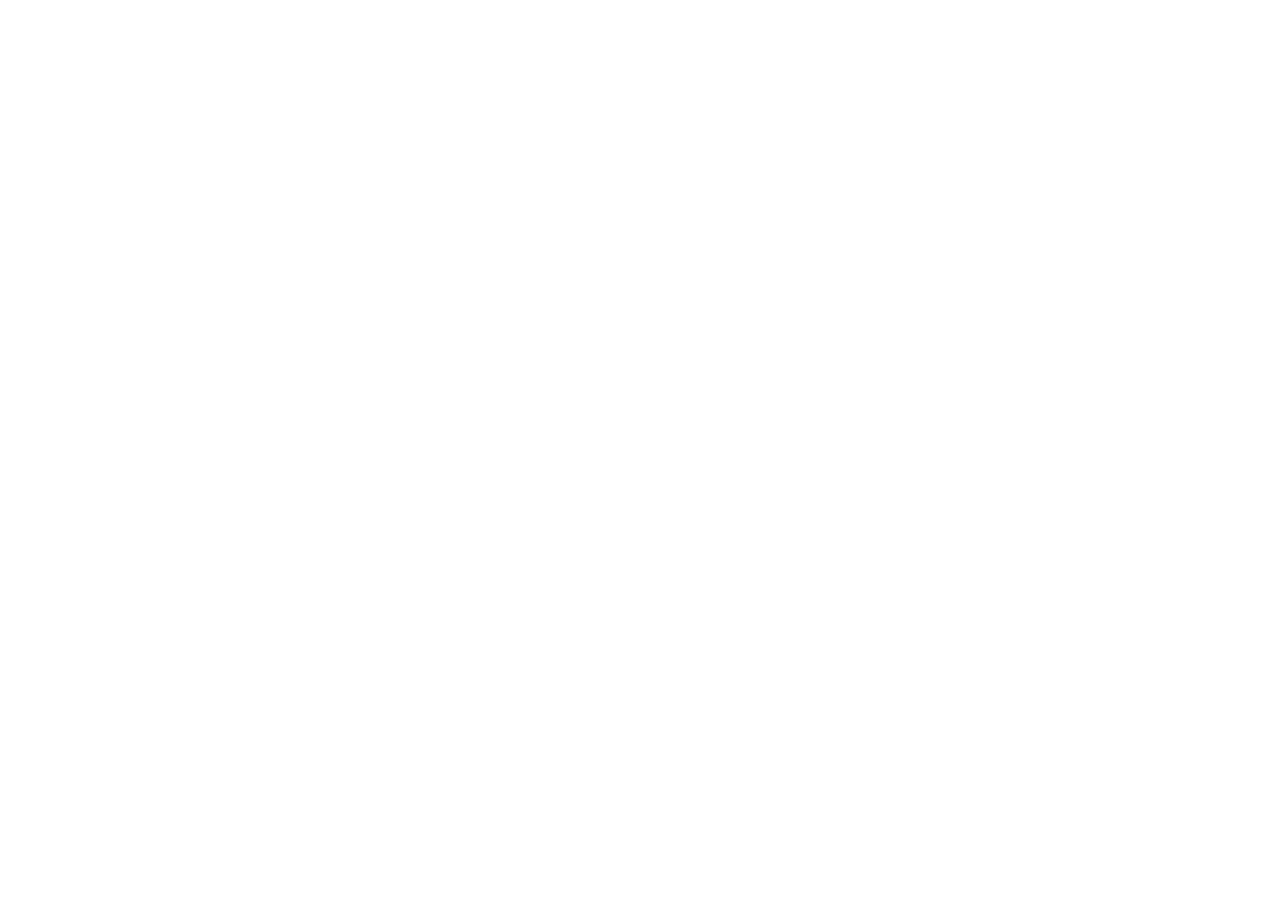
==== commit 950036fa: "修改了index文件" ====
--- a/index.html
+++ b/index.html
@@ -1,99 +1,12 @@
 <!DOCTYPE html>
 <html lang="en">
-  <head>
-    <meta charset="UTF-8" />
-    <meta http-equiv="X-UA-Compatible" content="IE=edge" />
-    <meta name="viewport" content="width=device-width, initial-scale=1.0" />
-    <title>后台主页</title>
-    <link rel="stylesheet" href="./assets/lib/layui/css/layui.css">
-    <link rel="stylesheet" href="./assets/fonts/iconfont.css">
-    <link rel="stylesheet" href="./assets/css/index.css">
-  
-  </head>
-  <body class="layui-layout-body">
-    <div class="layui-layout layui-layout-admin">
-      <div class="layui-header">
-        <div class="layui-logo">
-          <img src="/assets/images/logo.png" alt="" />
-        </div>
-        <!-- 头部区域（可配合layui已有的水平导航） -->
-        <ul class="layui-nav layui-layout-right">
-          <li class="layui-nav-item">
-            <a href="javascript:;" class="userinfo">
-              <img src="http://t.cn/RCzsdCq" class="layui-nav-img" />
-              <span class="text-avatar">A</span>
-              个人中心
-            </a>
-            <dl class="layui-nav-child">
-              <dd><a href="">基本资料</a></dd>
-              <dd><a href="">更换头像</a></dd>
-              <dd><a href="">重置密码</a></dd>
-            </dl>
-          </li>
-          <li class="layui-nav-item">
-            <a href="javascript:;" id="btnLogout"><span class="iconfont icon-tuichu"></span>退出</a>
-          </li>
-        </ul>
-      </div>
-
-      <div class="layui-side layui-bg-black">
-        <div class="layui-side-scroll">
-          <div class="userinfo">
-            <img src="http://t.cn/RCzsdCq" class="layui-nav-img" />
-            <span class="text-avatar">A</span>
-            <span id="welcome">欢迎 ***</span>
-          </div>
-          <!-- 左侧导航区域（可配合layui已有的垂直导航） -->
-          <ul class="layui-nav layui-nav-tree" lay-shrink="all">
-            <li class="layui-nav-item layui-this">
-              <a href="/home/dashboard.html" target="fm"><span class="iconfont icon-home"></span>首页</a>
-            </li>
-            <li class="layui-nav-item">
-              <a class="" href="javascript:;"><span class="iconfont icon-16"></span>文章管理</a>
-              <dl class="layui-nav-child">
-                <dd>
-                  <a href="javascript:;"><i class="layui-icon layui-icon-app"></i>文章类别</a>
-                </dd>
-                <dd>
-                  <a href="javascript:;"><i class="layui-icon layui-icon-app"></i>文章列表</a>
-                </dd>
-                <dd>
-                  <a href="javascript:;"><i class="layui-icon layui-icon-app"></i>发布文章</a>
-                </dd>
-              </dl>
-            </li>
-            <li class="layui-nav-item">
-              <a href="javascript:;"><span class="iconfont icon-user"></span>个人中心</a>
-              <dl class="layui-nav-child">
-                <dd>
-                  <a href="javascript:;"><i class="layui-icon layui-icon-app"></i>基本资料</a>
-                </dd>
-                <dd>
-                  <a href="javascript:;"><i class="layui-icon layui-icon-app"></i>更换头像</a>
-                </dd>
-                <dd>
-                  <a href="javascript:;"><i class="layui-icon layui-icon-app"></i>重置密码</a>
-                </dd>
-              </dl>
-            </li>
-          </ul>
-        </div>
-      </div>
-
-      <div class="layui-body">
-        <!-- 内容主体区域 -->
-        <iframe name="fm" src="/home/dashboard.html" frameborder="0"></iframe>
-      </div>
-
-      <div class="layui-footer">
-        <!-- 底部固定区域 -->
-        © www.itheima.com - 黑马程序员
-      </div>
-    </div>
-    <!-- 导入 layui 的JS文件 -->
-    <script src="/assets/lib/layui/layui.all.js"></script>
-    <script src="./assets/lib/jquery.js"></script>
-    <script src="./assets/js/baseAPI.js"></script>
-    <script src="./assets/js/index.js"></script>
-  </body>
-</html>
+<head>
+    <meta charset="UTF-8">
+    <meta http-equiv="X-UA-Compatible" content="IE=edge">
+    <meta name="viewport" content="width=device-width, initial-scale=1.0">
+    <title>Document</title>
+</head>
+<body>
+   
+</body>
+</html>